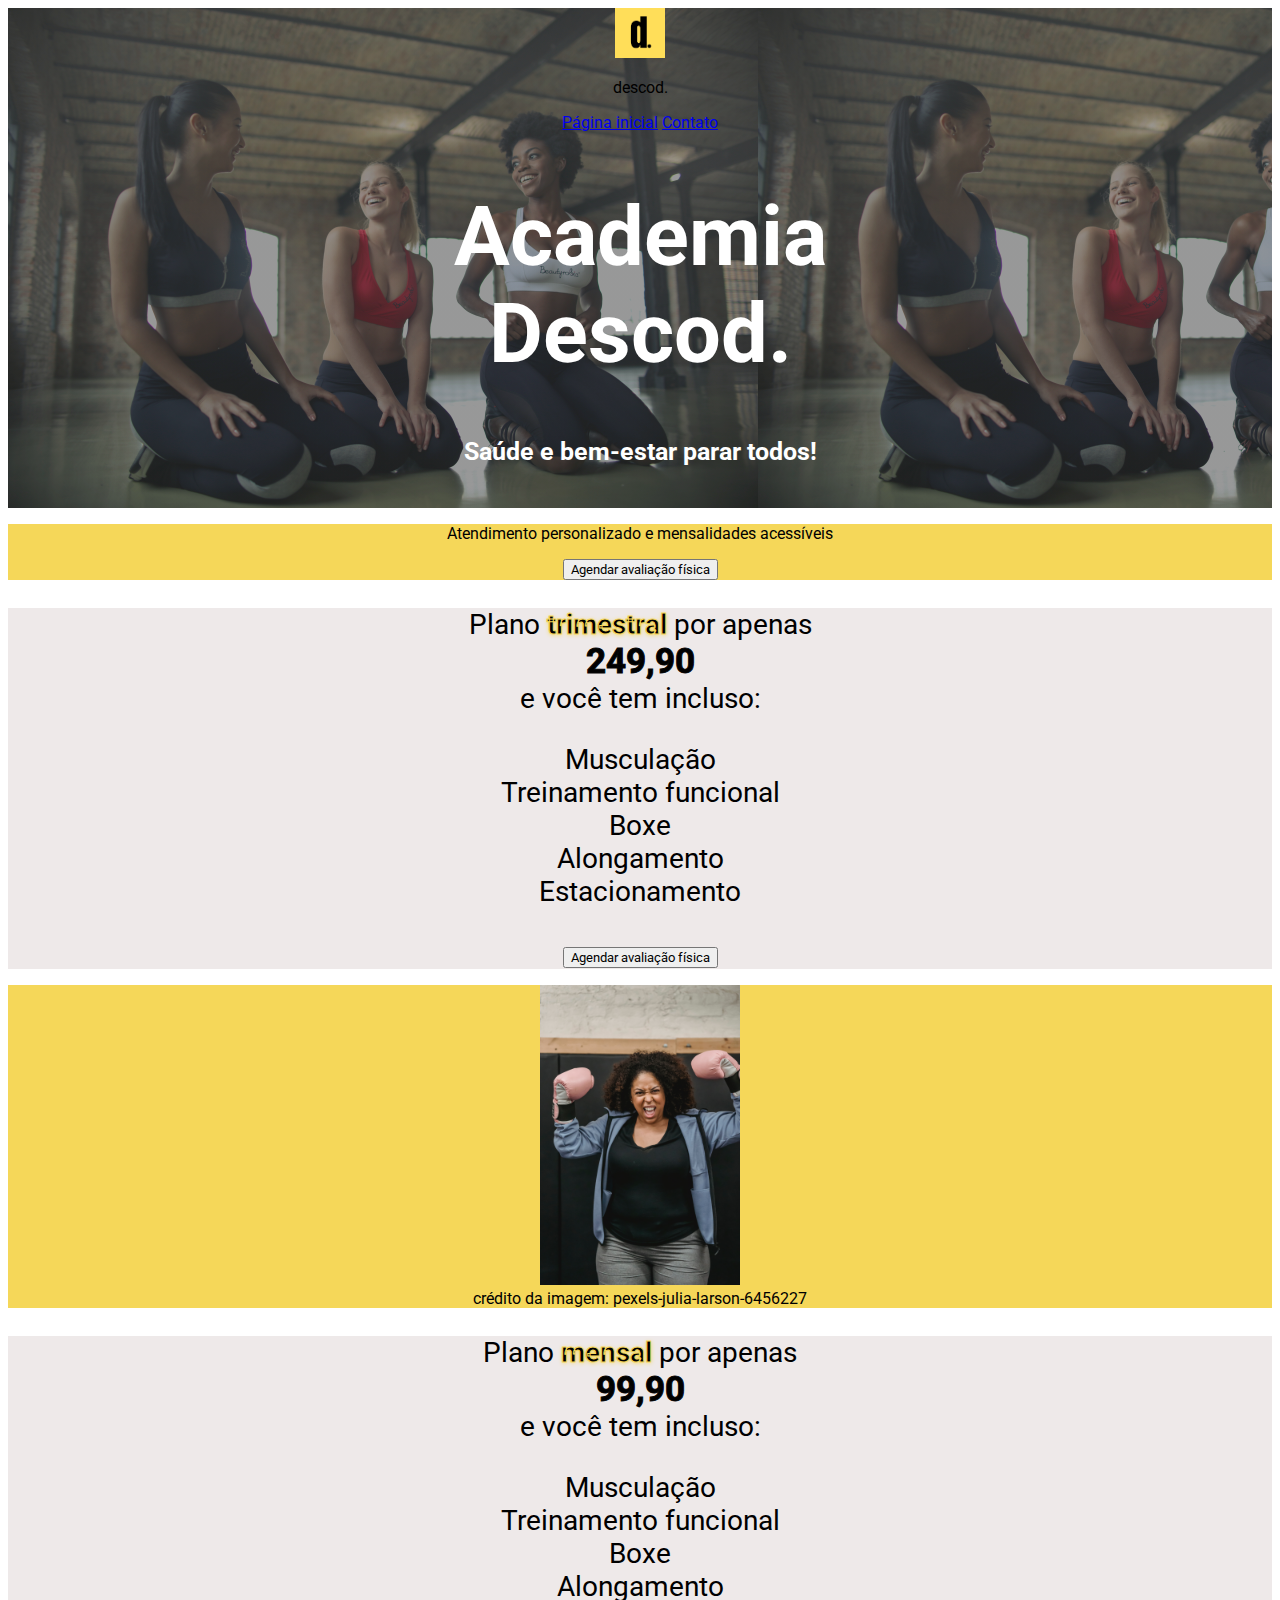
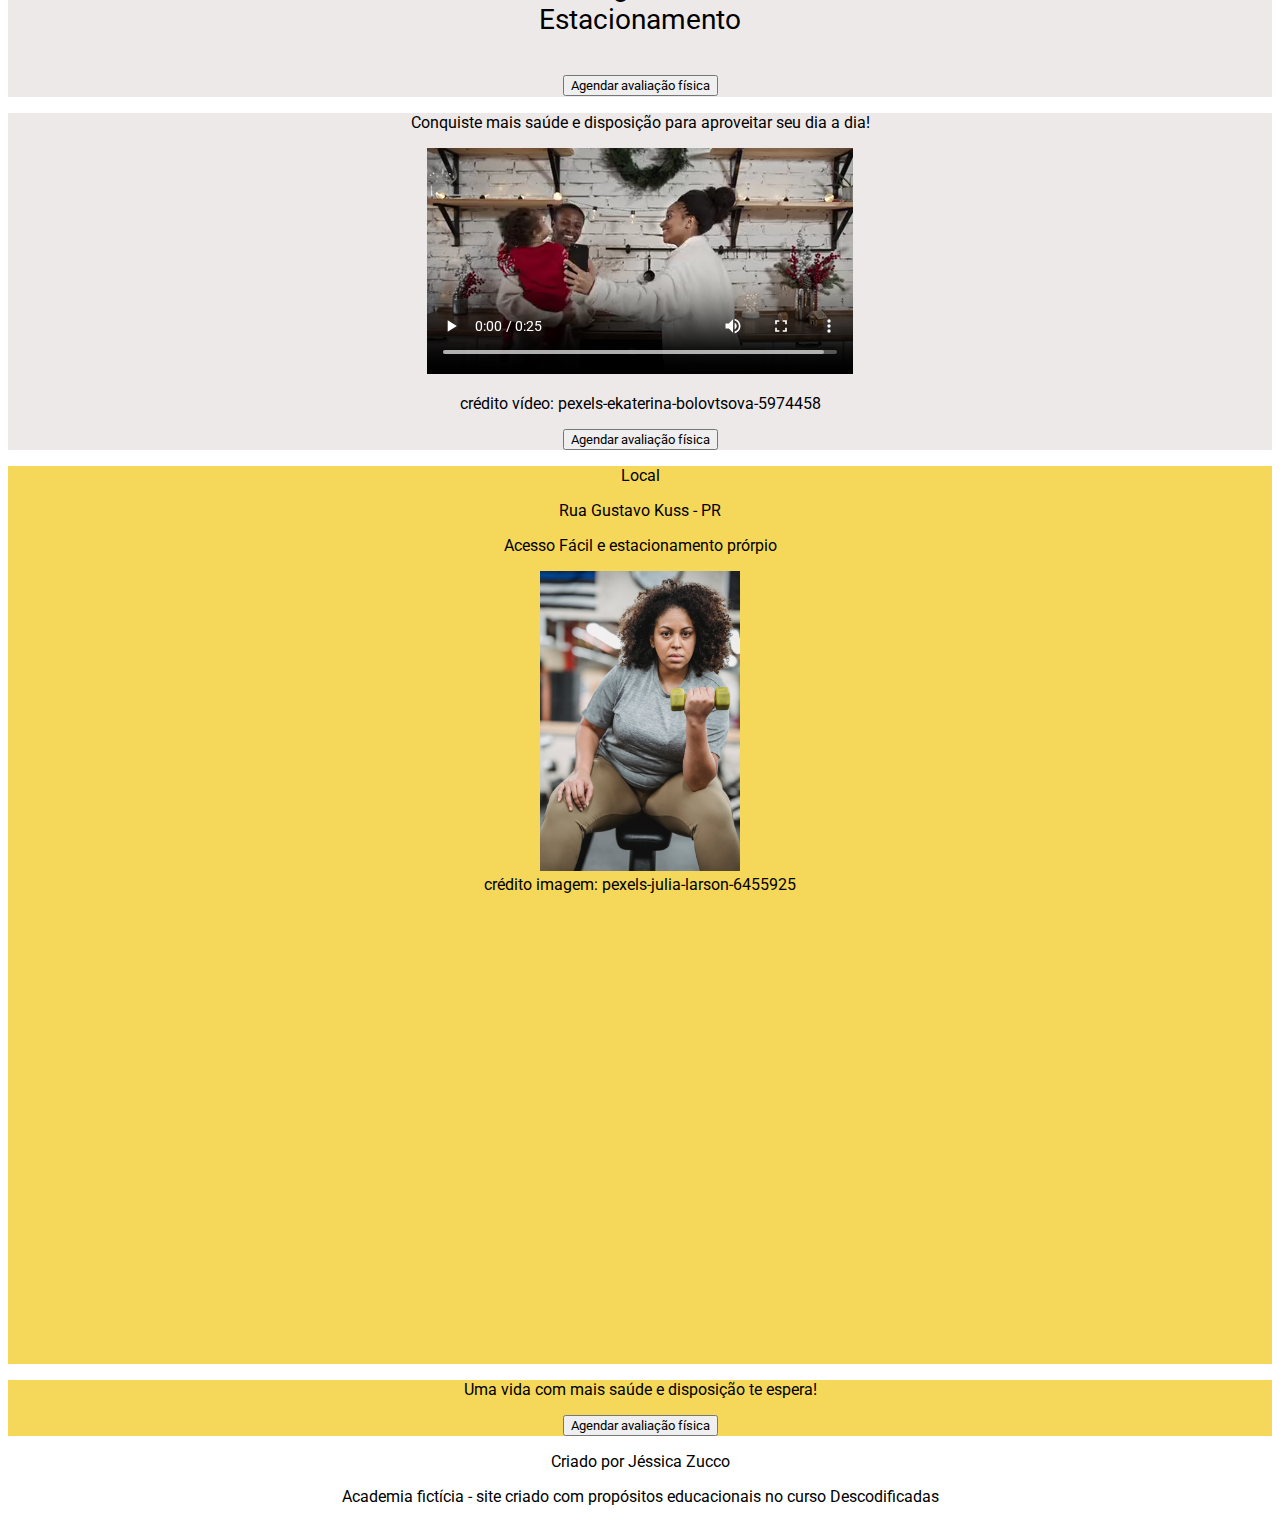
==== index.html @ 3192234a "adicionando os arquivos" ====
<!DOCTYPE html>
<html lang="pt-br">
<head>
    <meta charset="UTF-8">
    <meta name="viewport" content="width=device-width, initial-scale=1.0">
    <title>Descod.</title>
    <link rel="shortcut icon" href="./img/logo.ico" type="imagem/x-icon"/>
    <link rel="stylesheet" type="text/css" href="estilo.css">
</head>
<body>
    <header>
        
       <img alt="logo" src="./img/logo.png" height="50" width="50">
       <p class="logo">descod.</p>
       <nav>
            <a href="./index.html">Página inicial</a>
            <a href="./contato.html">Contato</a>  
       </nav>
       
       <div>
       <h1>Academia<br> Descod.</h1>
       <p class="slogan">Saúde e bem-estar parar todos!</p>
       </div>
    
    </header>
    <main>

        <div class="frase">
            <p>Atendimento personalizado e mensalidades acessíveis</p>
            <a href="./contato.html"><button>Agendar avaliação física</button></a>
        </div>

        <div class="planos">
            <p>
                Plano <span class="modalidade">trimestral</span> por apenas<br> 
                <span class="preco">249,90</span><br> 
                e você tem incluso:<br>
            </p>
            <p>
                Musculação<br>
                Treinamento funcional<br>
                Boxe<br>
                Alongamento<br>
                Estacionamento<br>
            </p>
            <a href="./contato.html"><button>Agendar avaliação física</button></a>
        </div>

        <div class="imagem_boxe">
            <figure>
                <img src="./img/pexels-julia-larson-6456227.jpg"
                width="200px"
                alt="mulher usando luvas de boxe com expressão determinada e feliz"/>
                <figcaption>crédito da imagem: pexels-julia-larson-6456227</figcaption>
            </figure>
        </div>

        <div class="planos">
            <p>
                Plano <span class="modalidade">mensal</span> por apenas<br> 
               <span class="preco">99,90</span><br> 
                e você tem incluso:<br>
            </p>
            <p>
                Musculação<br>
                Treinamento funcional<br>
                Boxe<br>
                Alongamento<br>
                Estacionamento<br>
            </p>
            <a href="./contato.html"><button>Agendar avaliação física</button></a>
        </div>

        <div class="video">
                <p>Conquiste mais saúde e disposição para aproveitar seu dia a dia!</p>
                <video controls autoplay>
                <source src="./img/pexels-ekaterina-bolovtsova-5974458.mp4" type="video/mp4">
                </video>
                <p>crédito vídeo: pexels-ekaterina-bolovtsova-5974458</p>
                <a href="./contato.html"><button>Agendar avaliação física</button></a>
        </div>
       
        <div class="maps">
            <p>Local</p>
            <p>Rua Gustavo Kuss - PR</p>
            <p>Acesso Fácil e estacionamento prórpio</p>
            <figure>
            <img alt="Mulher treinando com halter" 
            src="./img/pexels-julia-larson-6455925.jpg"
            width="200px"/>
            <figcaption>crédito imagem: pexels-julia-larson-6455925</figcaption>
            </figure>
            <iframe src="https://www.google.com/maps/embed?pb=!1m18!1m12!1m3!1d14370.843503190785!2d-49.729534643413416!3d-25.780111737442173!2m3!1f0!2f0!3f0!3m2!1i1024!2i768!4f13.1!3m3!1m2!1s0x94dd756c528f21f9%3A0xd5f4aea6d36f55d5!2sR.%20Gustavo%20Kuss%20-%20Lapa%2C%20PR%2C%2083750-000%2C%20Brasil!5e0!3m2!1spt-BR!2sde!4v1694693295977!5m2!1spt-BR!2sde"
            width="600" height="450" style="border:0;" allowfullscreen="" 
            loading="lazy" referrerpolicy="no-referrer-when-downgrade">
            </iframe>

        </div>

        <div class="frase">
            <p>Uma vida com mais saúde e disposição te espera!</p>
            <a href="./contato.html"><button>Agendar avaliação física</button></a>
        </div>
        
    </main>
    <footer>
        <p>Criado por Jéssica Zucco</p>
        <p>Academia fictícia - 
        site criado com propósitos educacionais no curso Descodificadas</p>
    </footer>
</body>
</html>
---- estilo.css ----
@import url('https://fonts.googleapis.com/css2?family=Roboto:wght@300&display=swap');
*{
    font-family: 'Roboto', sans-serif;
    text-align: center;
}
header {
   
    height: 500px;
    background: 
    linear-gradient(rgba(50, 50, 50, 0.5), rgba(50, 50, 50, 0.5)),
    url("img/pexels-andrea-piacquadio-866023.jpg");
    background-size:contain;
}

header h1{
    
    text-align: center;
    font-size: 83px;
   
    color: white;
	/*-webkit-text-stroke: 1px #F8F8F8;
	text-shadow: 0px 1px 4px#F8F8F8;*/
}
.slogan{
    
    color:white;
    font-size: 25px;
    font-weight: bold;
   
   
}
.frase{
    background-color: #f5d759;
}
.planos{
    background-color: #EEE9E9;
    font-size: 28px;
}
.preco{
    font-size: 35px;
    font-weight: bold;
    -webkit-text-stroke: 1px #070606;
}
.modalidade{
    font-weight: bold;
    -webkit-text-stroke: 1px  #f5d759;
    text-shadow: 0px 1px 4px #f5d759;
}
.imagem_boxe{
    background-color: #f5d759;
}
.video{
    background-color: #EEE9E9;
}
.maps{
    background-color: #f5d759;
}
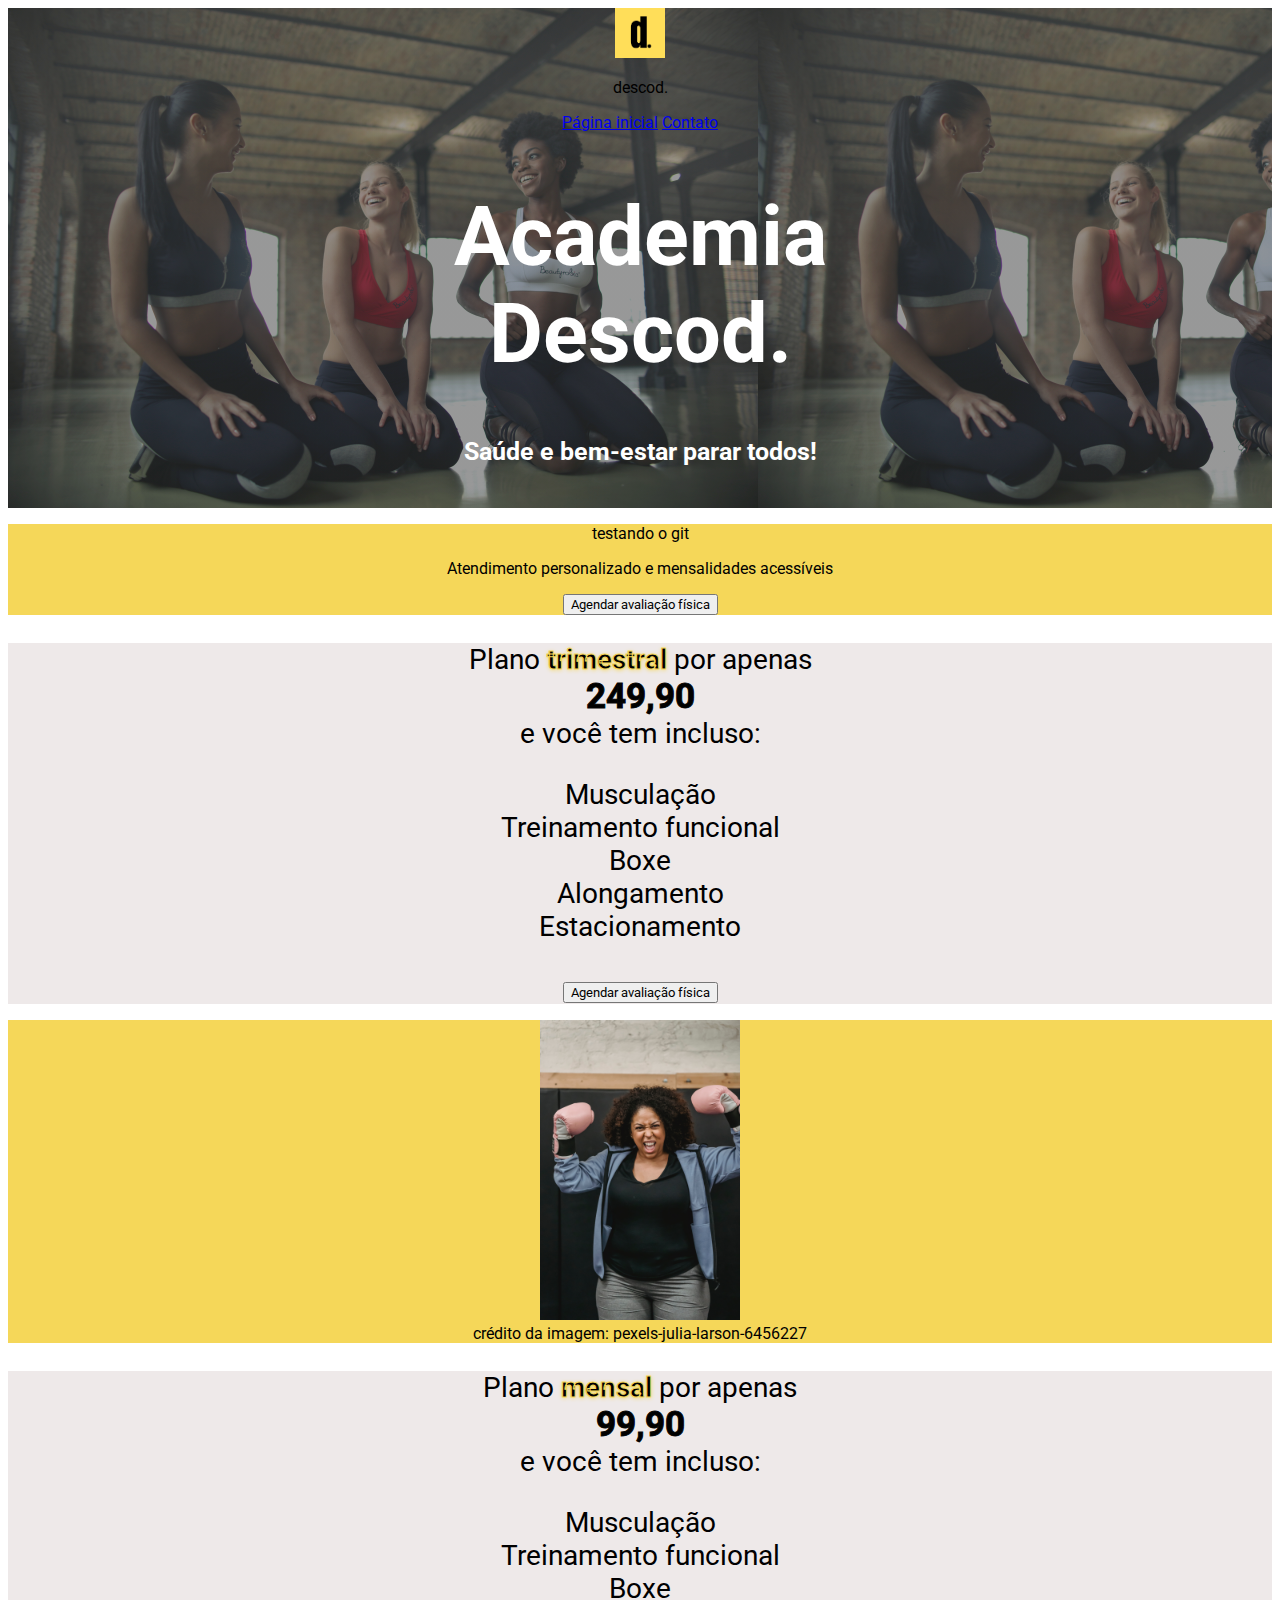
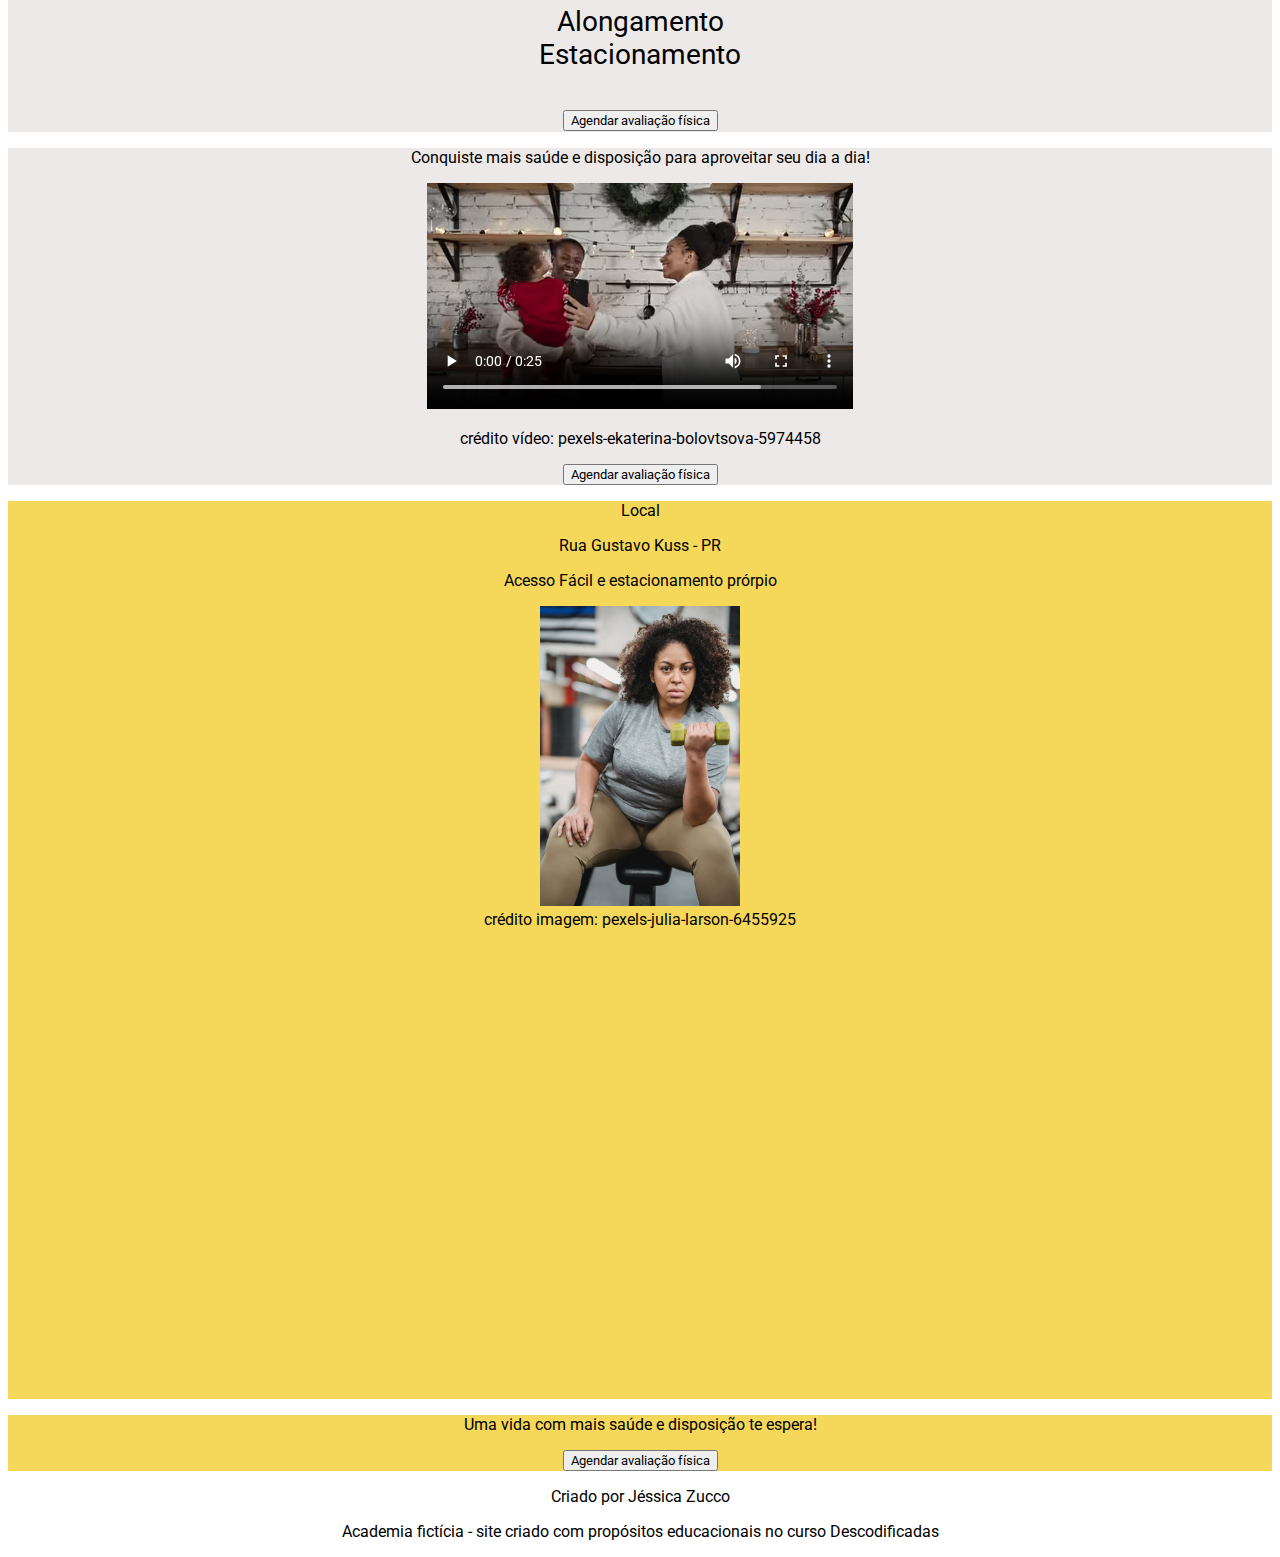
==== commit 2ddd71b0: "testando o git" ====
--- a/index.html
+++ b/index.html
@@ -26,6 +26,7 @@
     <main>
 
         <div class="frase">
+            <p>testando o git</p>
             <p>Atendimento personalizado e mensalidades acessíveis</p>
             <a href="./contato.html"><button>Agendar avaliação física</button></a>
         </div>
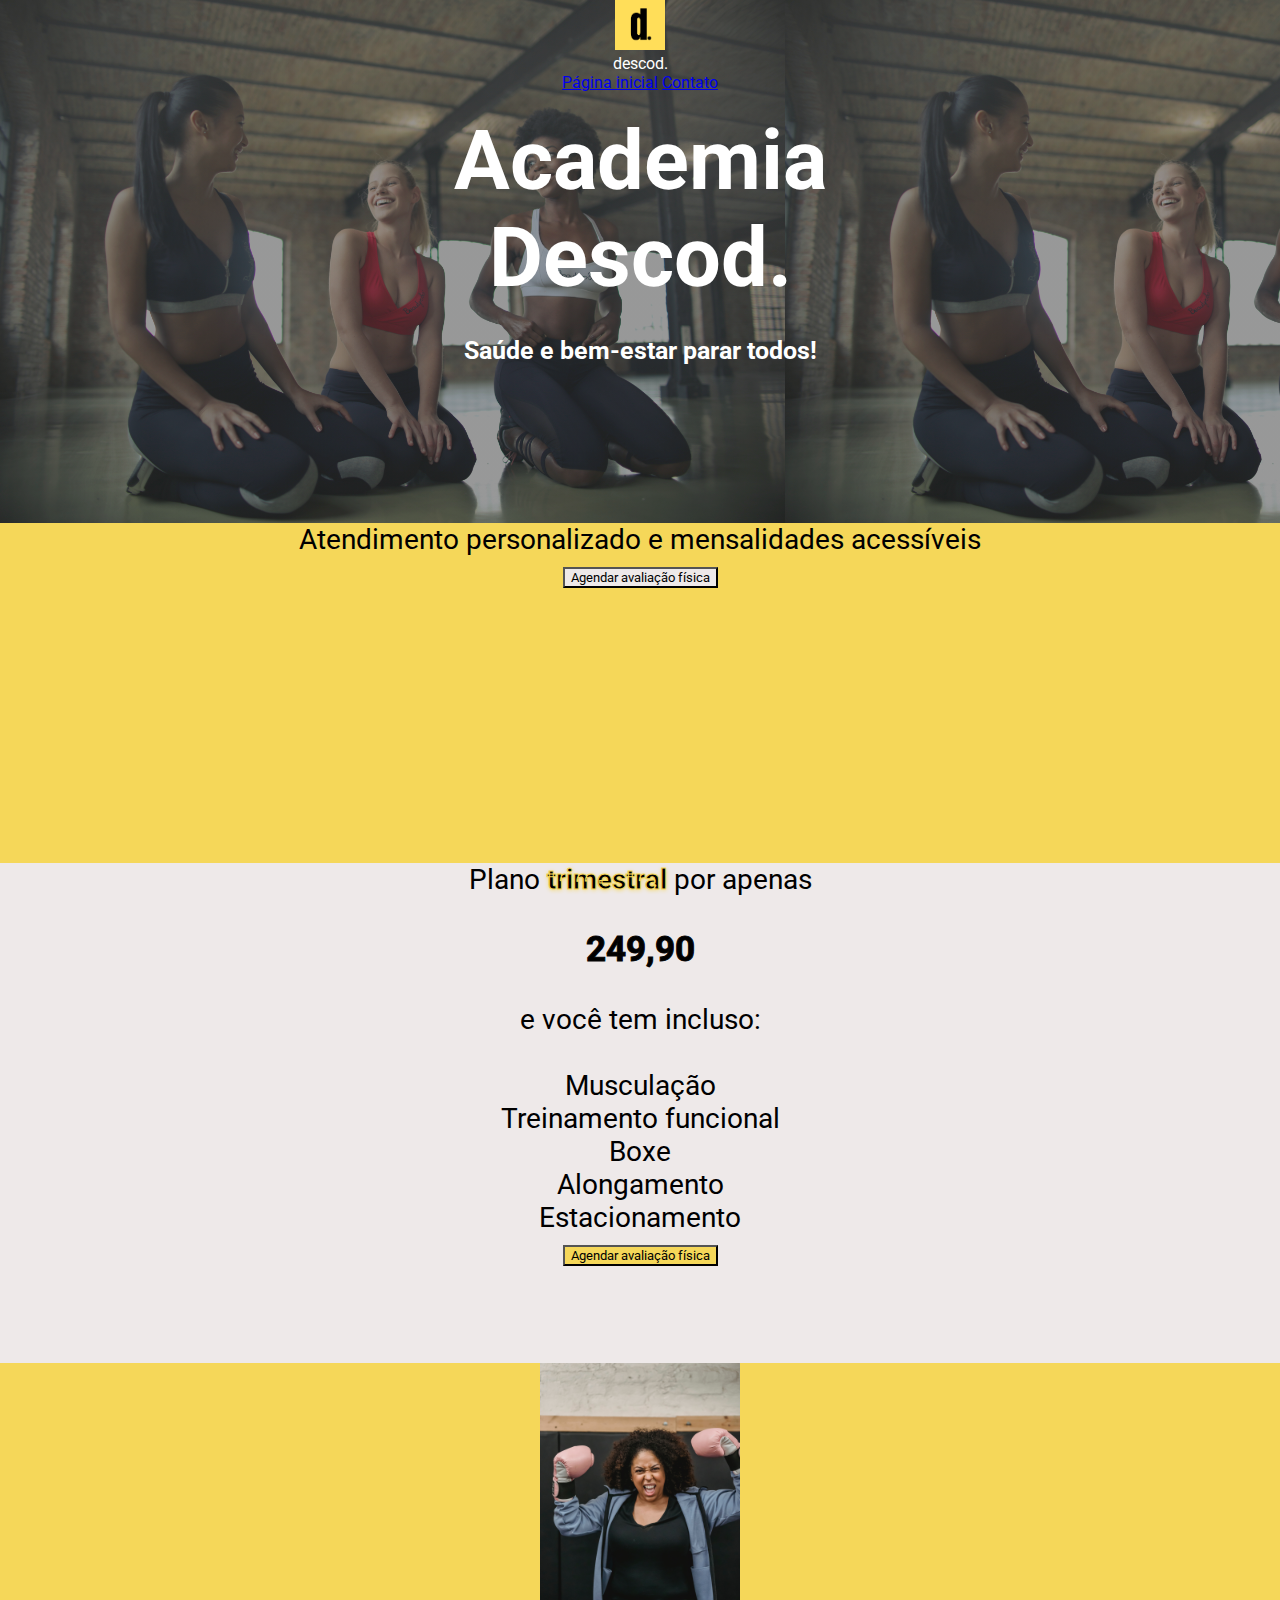
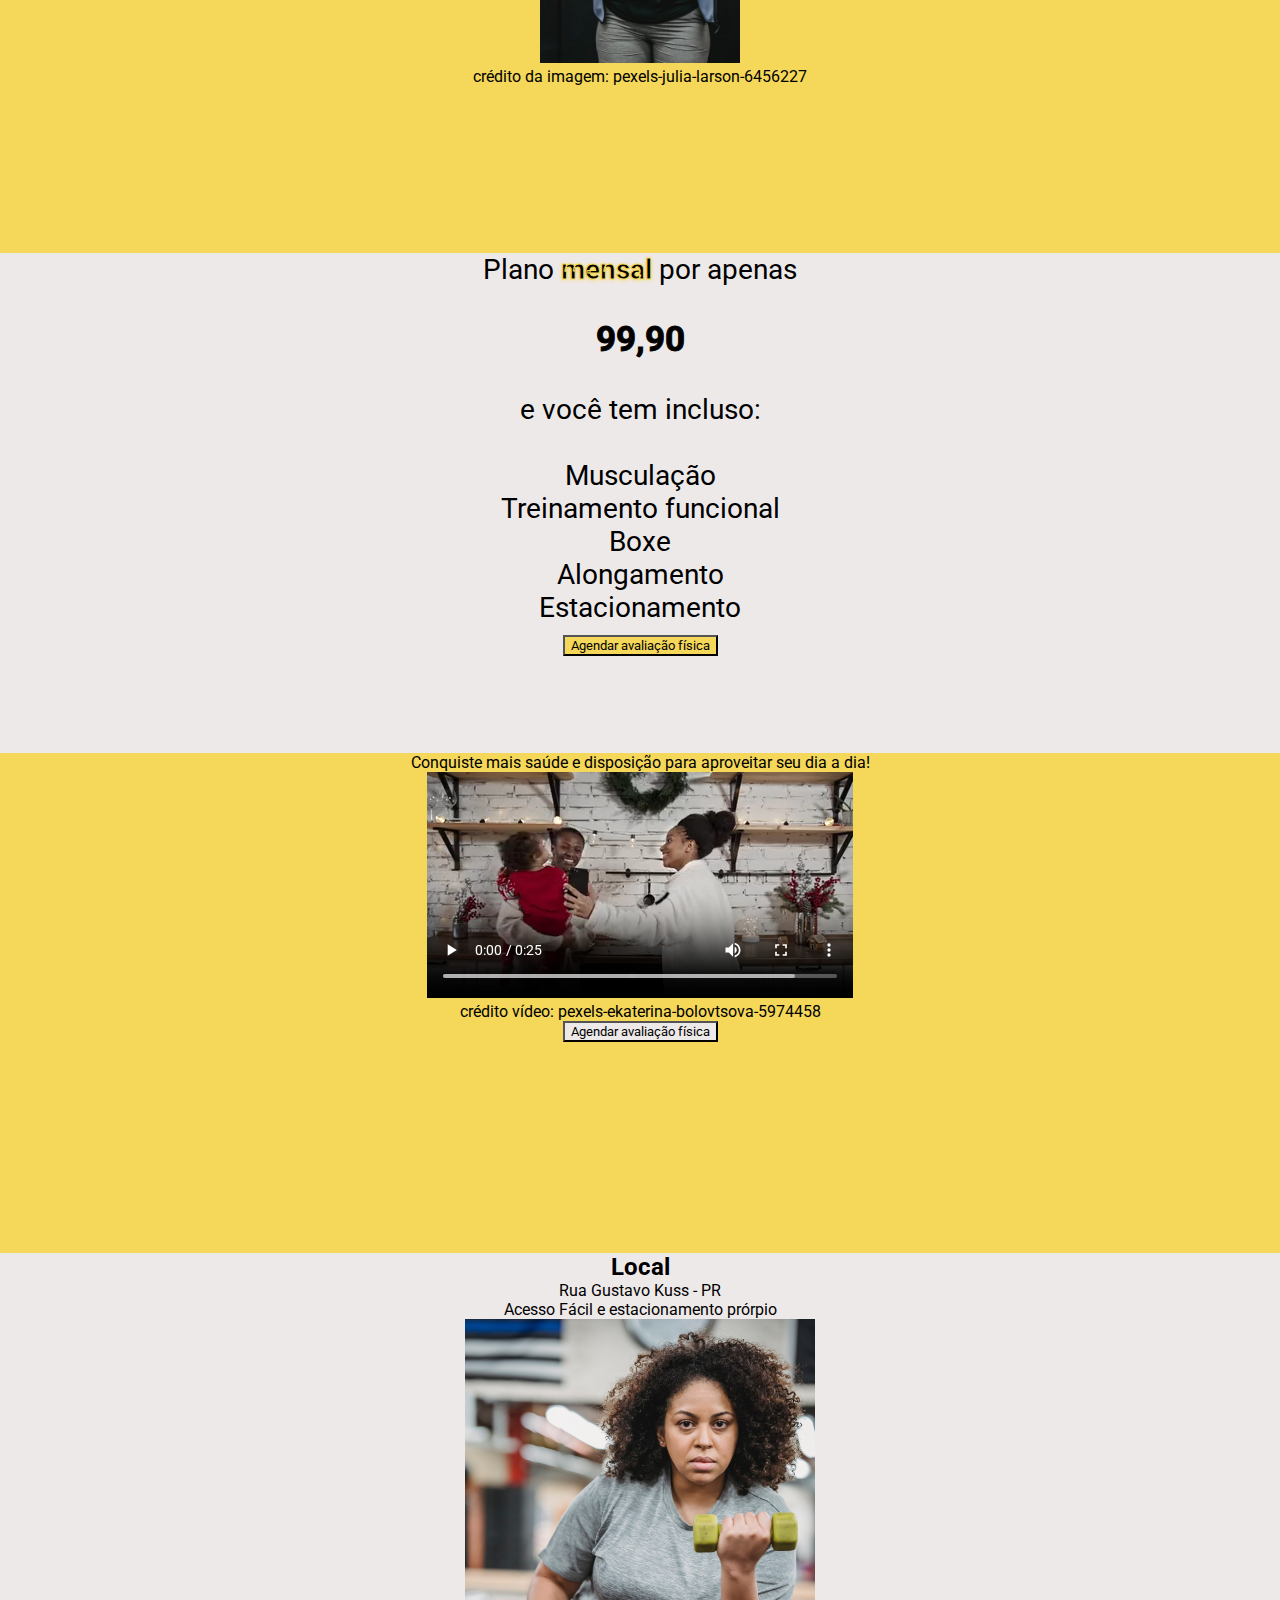
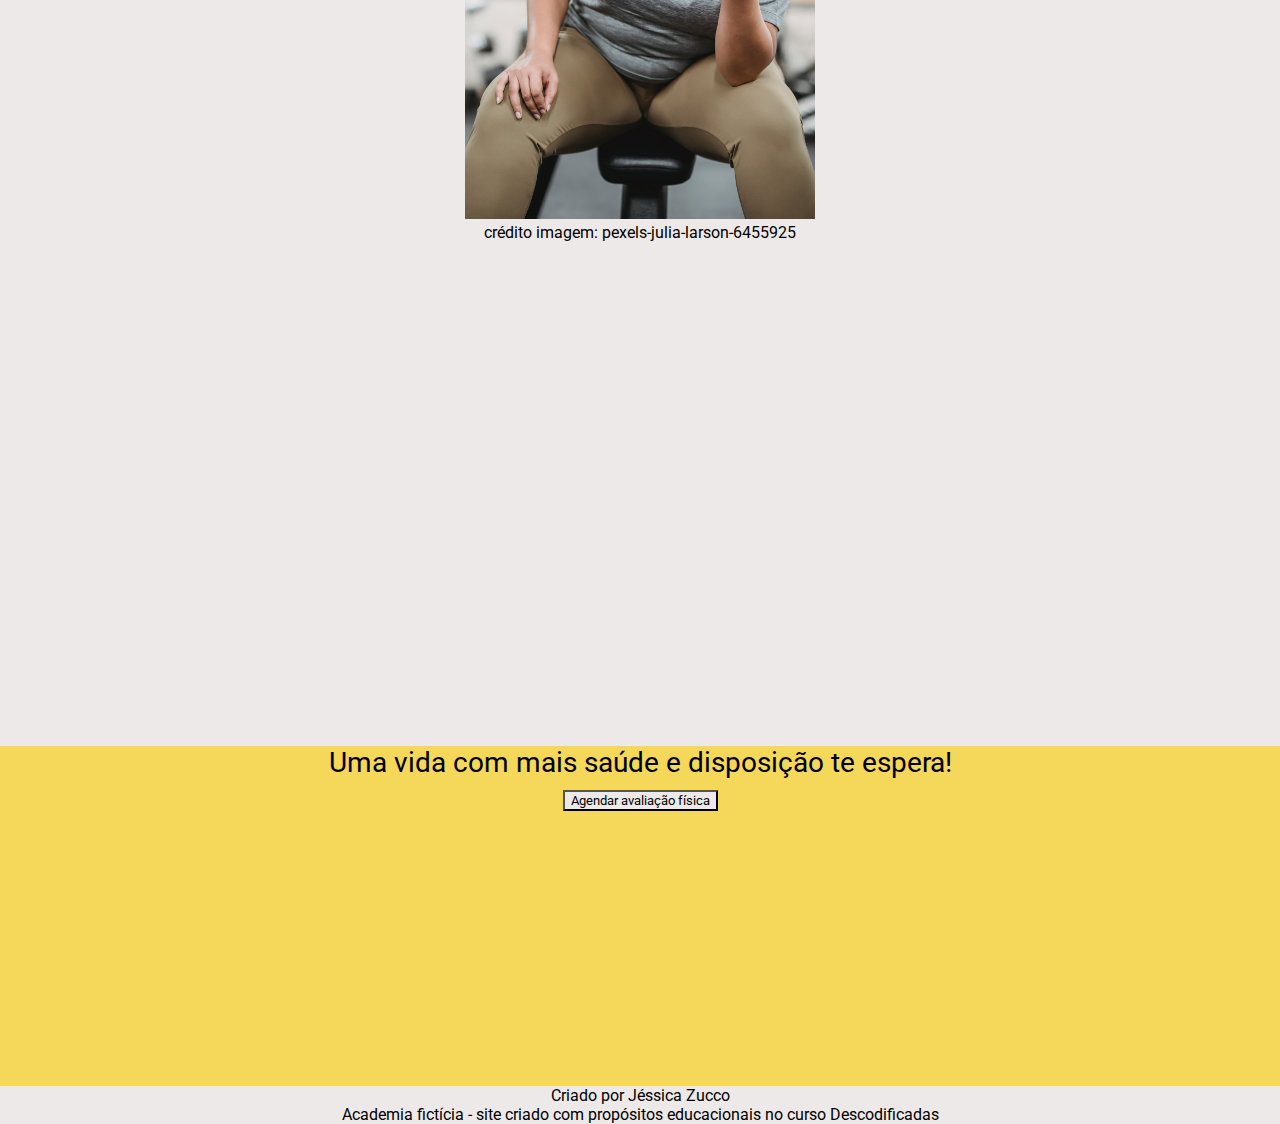
==== commit 5ce5ce01: "fix margens e tamanho das divs" ====
--- a/index.html
+++ b/index.html
@@ -25,18 +25,17 @@
     </header>
     <main>
 
-        <div class="frase">
-            <p>testando o git</p>
+        <div class="frase amarelo">
             <p>Atendimento personalizado e mensalidades acessíveis</p>
-            <a href="./contato.html"><button>Agendar avaliação física</button></a>
+            <a href="./contato.html"><button class="cinza">Agendar avaliação física</button></a>
         </div>
 
-        <div class="planos">
+        <div class="planos cinza">
             <p>
-                Plano <span class="modalidade">trimestral</span> por apenas<br> 
-                <span class="preco">249,90</span><br> 
+                Plano <span class="modalidade">trimestral</span> por apenas<br><br>
+                <span class="preco">249,90</span><br><br>
                 e você tem incluso:<br>
-            </p>
+            </p><br>
             <p>
                 Musculação<br>
                 Treinamento funcional<br>
@@ -44,10 +43,10 @@
                 Alongamento<br>
                 Estacionamento<br>
             </p>
-            <a href="./contato.html"><button>Agendar avaliação física</button></a>
+            <a href="./contato.html"><button class="amarelo">Agendar avaliação física</button></a>
         </div>
 
-        <div class="imagem_boxe">
+        <div class="imagem_boxe amarelo">
             <figure>
                 <img src="./img/pexels-julia-larson-6456227.jpg"
                 width="200px"
@@ -56,12 +55,12 @@
             </figure>
         </div>
 
-        <div class="planos">
+        <div class="planos cinza">
             <p>
-                Plano <span class="modalidade">mensal</span> por apenas<br> 
-               <span class="preco">99,90</span><br> 
+                Plano <span class="modalidade">mensal</span> por apenas<br><br> 
+               <span class="preco">99,90</span><br><br>
                 e você tem incluso:<br>
-            </p>
+            </p><br>
             <p>
                 Musculação<br>
                 Treinamento funcional<br>
@@ -69,45 +68,45 @@
                 Alongamento<br>
                 Estacionamento<br>
             </p>
-            <a href="./contato.html"><button>Agendar avaliação física</button></a>
+            <a href="./contato.html"><button class="amarelo">Agendar avaliação física</button></a>
         </div>
 
-        <div class="video">
+        <div class="video amarelo">
                 <p>Conquiste mais saúde e disposição para aproveitar seu dia a dia!</p>
                 <video controls autoplay>
                 <source src="./img/pexels-ekaterina-bolovtsova-5974458.mp4" type="video/mp4">
                 </video>
                 <p>crédito vídeo: pexels-ekaterina-bolovtsova-5974458</p>
-                <a href="./contato.html"><button>Agendar avaliação física</button></a>
+                <a href="./contato.html"><button class="cinza">Agendar avaliação física</button></a>
         </div>
        
-        <div class="maps">
-            <p>Local</p>
+        <div class="cinza display_maps">
+            <h2>Local</h2>
             <p>Rua Gustavo Kuss - PR</p>
             <p>Acesso Fácil e estacionamento prórpio</p>
-            <figure>
-            <img alt="Mulher treinando com halter" 
+            <figure >
+            <img class="imagem_maps" alt="Mulher treinando com halter" 
             src="./img/pexels-julia-larson-6455925.jpg"
             width="200px"/>
             <figcaption>crédito imagem: pexels-julia-larson-6455925</figcaption>
             </figure>
-            <iframe src="https://www.google.com/maps/embed?pb=!1m18!1m12!1m3!1d14370.843503190785!2d-49.729534643413416!3d-25.780111737442173!2m3!1f0!2f0!3f0!3m2!1i1024!2i768!4f13.1!3m3!1m2!1s0x94dd756c528f21f9%3A0xd5f4aea6d36f55d5!2sR.%20Gustavo%20Kuss%20-%20Lapa%2C%20PR%2C%2083750-000%2C%20Brasil!5e0!3m2!1spt-BR!2sde!4v1694693295977!5m2!1spt-BR!2sde"
+            <iframe class="maps" src="https://www.google.com/maps/embed?pb=!1m18!1m12!1m3!1d14370.843503190785!2d-49.729534643413416!3d-25.780111737442173!2m3!1f0!2f0!3f0!3m2!1i1024!2i768!4f13.1!3m3!1m2!1s0x94dd756c528f21f9%3A0xd5f4aea6d36f55d5!2sR.%20Gustavo%20Kuss%20-%20Lapa%2C%20PR%2C%2083750-000%2C%20Brasil!5e0!3m2!1spt-BR!2sde!4v1694693295977!5m2!1spt-BR!2sde"
             width="600" height="450" style="border:0;" allowfullscreen="" 
             loading="lazy" referrerpolicy="no-referrer-when-downgrade">
             </iframe>
 
         </div>
 
-        <div class="frase">
+        <div class="frase amarelo">
             <p>Uma vida com mais saúde e disposição te espera!</p>
-            <a href="./contato.html"><button>Agendar avaliação física</button></a>
-        </div>
+            <a href="./contato.html"><button class="cinza">Agendar avaliação física</button></a>
+        </div> 
         
     </main>
-    <footer>
+    <footer class="cinza">
         <p>Criado por Jéssica Zucco</p>
         <p>Academia fictícia - 
         site criado com propósitos educacionais no curso Descodificadas</p>
     </footer>
 </body>
-</html>+</html>
--- a/estilo.css
+++ b/estilo.css
@@ -1,57 +1,81 @@
 @import url('https://fonts.googleapis.com/css2?family=Roboto:wght@300&display=swap');
 *{
+    margin: 0;
     font-family: 'Roboto', sans-serif;
     text-align: center;
+    
 }
+
 header {
-   
-    height: 500px;
+    height: 523px;
     background: 
     linear-gradient(rgba(50, 50, 50, 0.5), rgba(50, 50, 50, 0.5)),
     url("img/pexels-andrea-piacquadio-866023.jpg");
     background-size:contain;
+    color: white;
 }
 
 header h1{
-    
     text-align: center;
     font-size: 83px;
-   
-    color: white;
-	/*-webkit-text-stroke: 1px #F8F8F8;
-	text-shadow: 0px 1px 4px#F8F8F8;*/
+	padding-top: 20px;
 }
+
 .slogan{
-    
     color:white;
     font-size: 25px;
-    font-weight: bold;
-   
-   
+    font-weight: bold; 
+    padding-top: 30px; 
 }
-.frase{
+
+
+.amarelo{
     background-color: #f5d759;
 }
+.cinza{
+    background-color:#EEE9E9;
+}
+ 
+.frase{
+    font-size: 28px;
+    height: 340px;
+} 
+
 .planos{
-    background-color: #EEE9E9;
     font-size: 28px;
+    height: 500px;
 }
 .preco{
     font-size: 35px;
     font-weight: bold;
     -webkit-text-stroke: 1px #070606;
 }
+
 .modalidade{
     font-weight: bold;
     -webkit-text-stroke: 1px  #f5d759;
     text-shadow: 0px 1px 4px #f5d759;
 }
-.imagem_boxe{
-    background-color: #f5d759;
+
+ .imagem_boxe{
+    height: 490px;
 }
+
 .video{
-    background-color: #EEE9E9;
+    height: 500px;
 }
+
+/* .display_maps{
+    display: inline-block;
+} */
+
+.imagem_maps{
+  
+   width:350px;
+   height: 500px;
+} 
+
 .maps{
-    background-color: #f5d759;
+    width: 500px;
+    height: 500px;
 }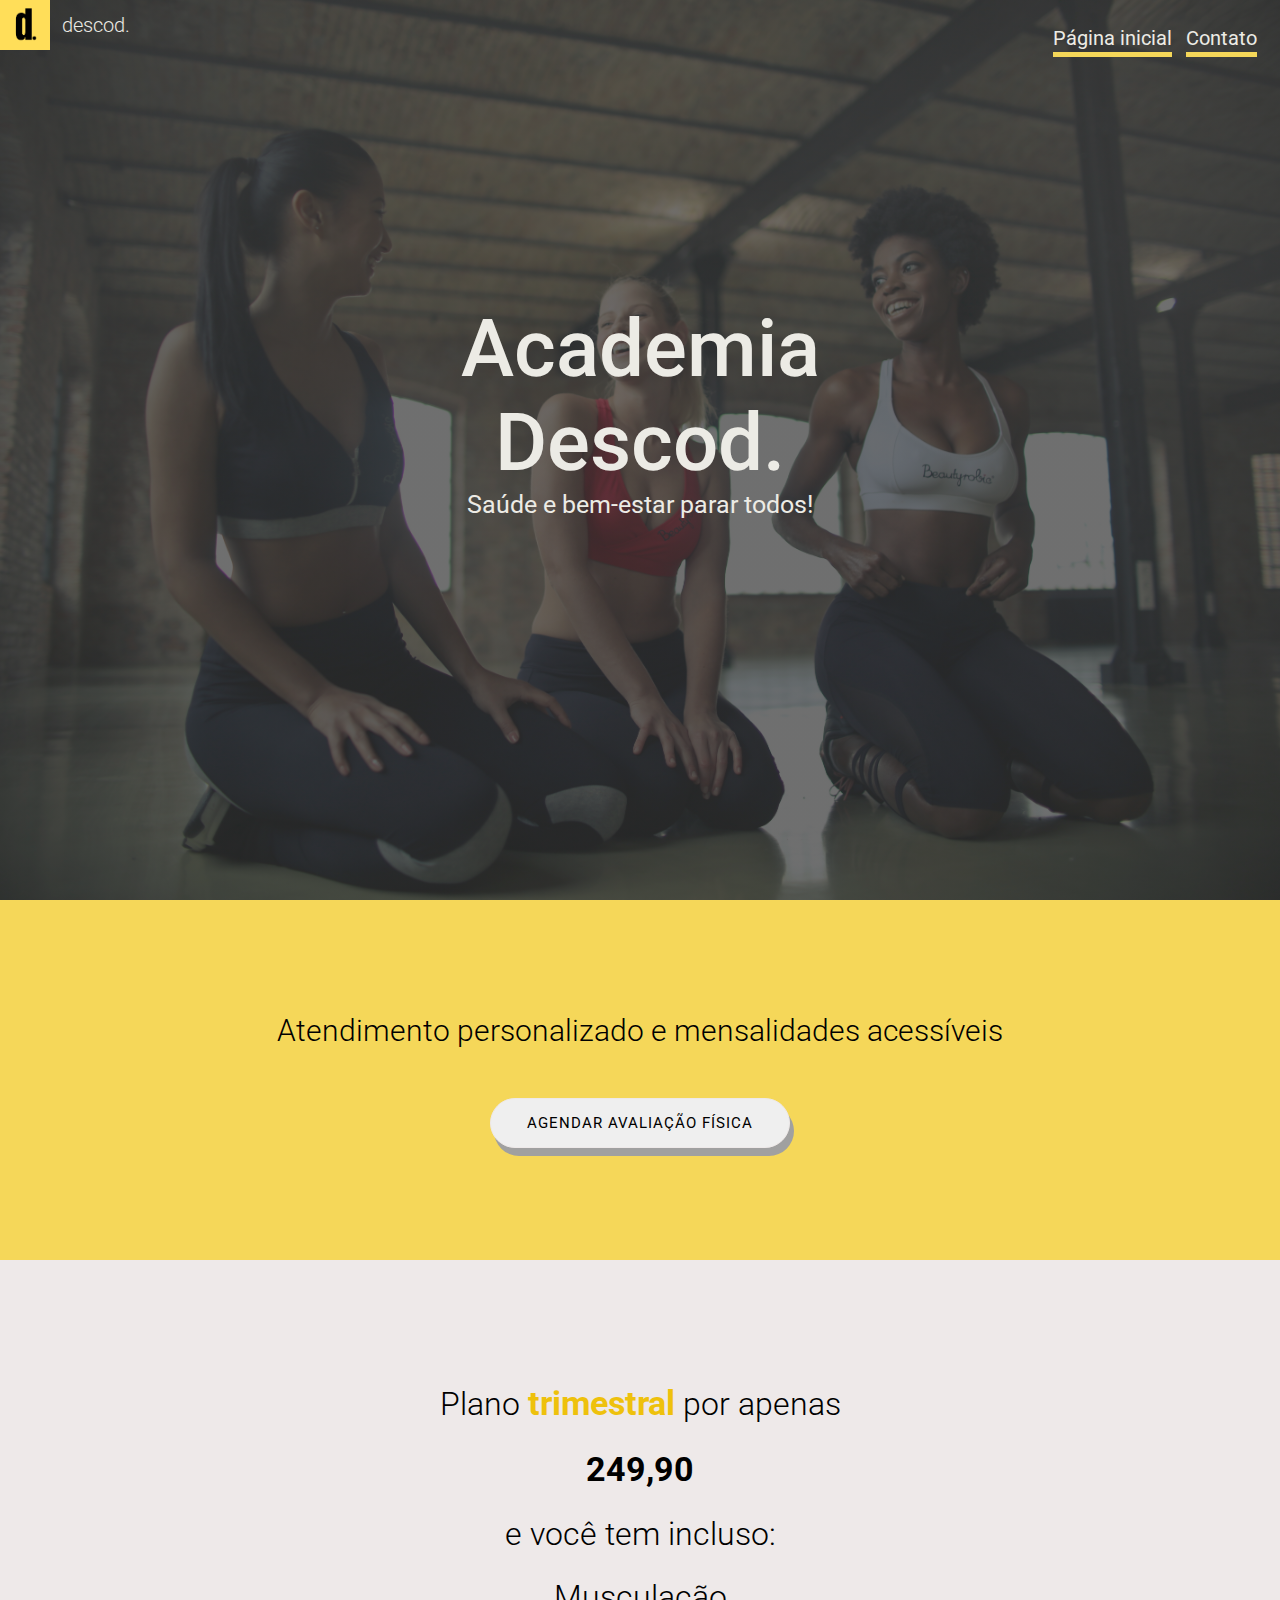
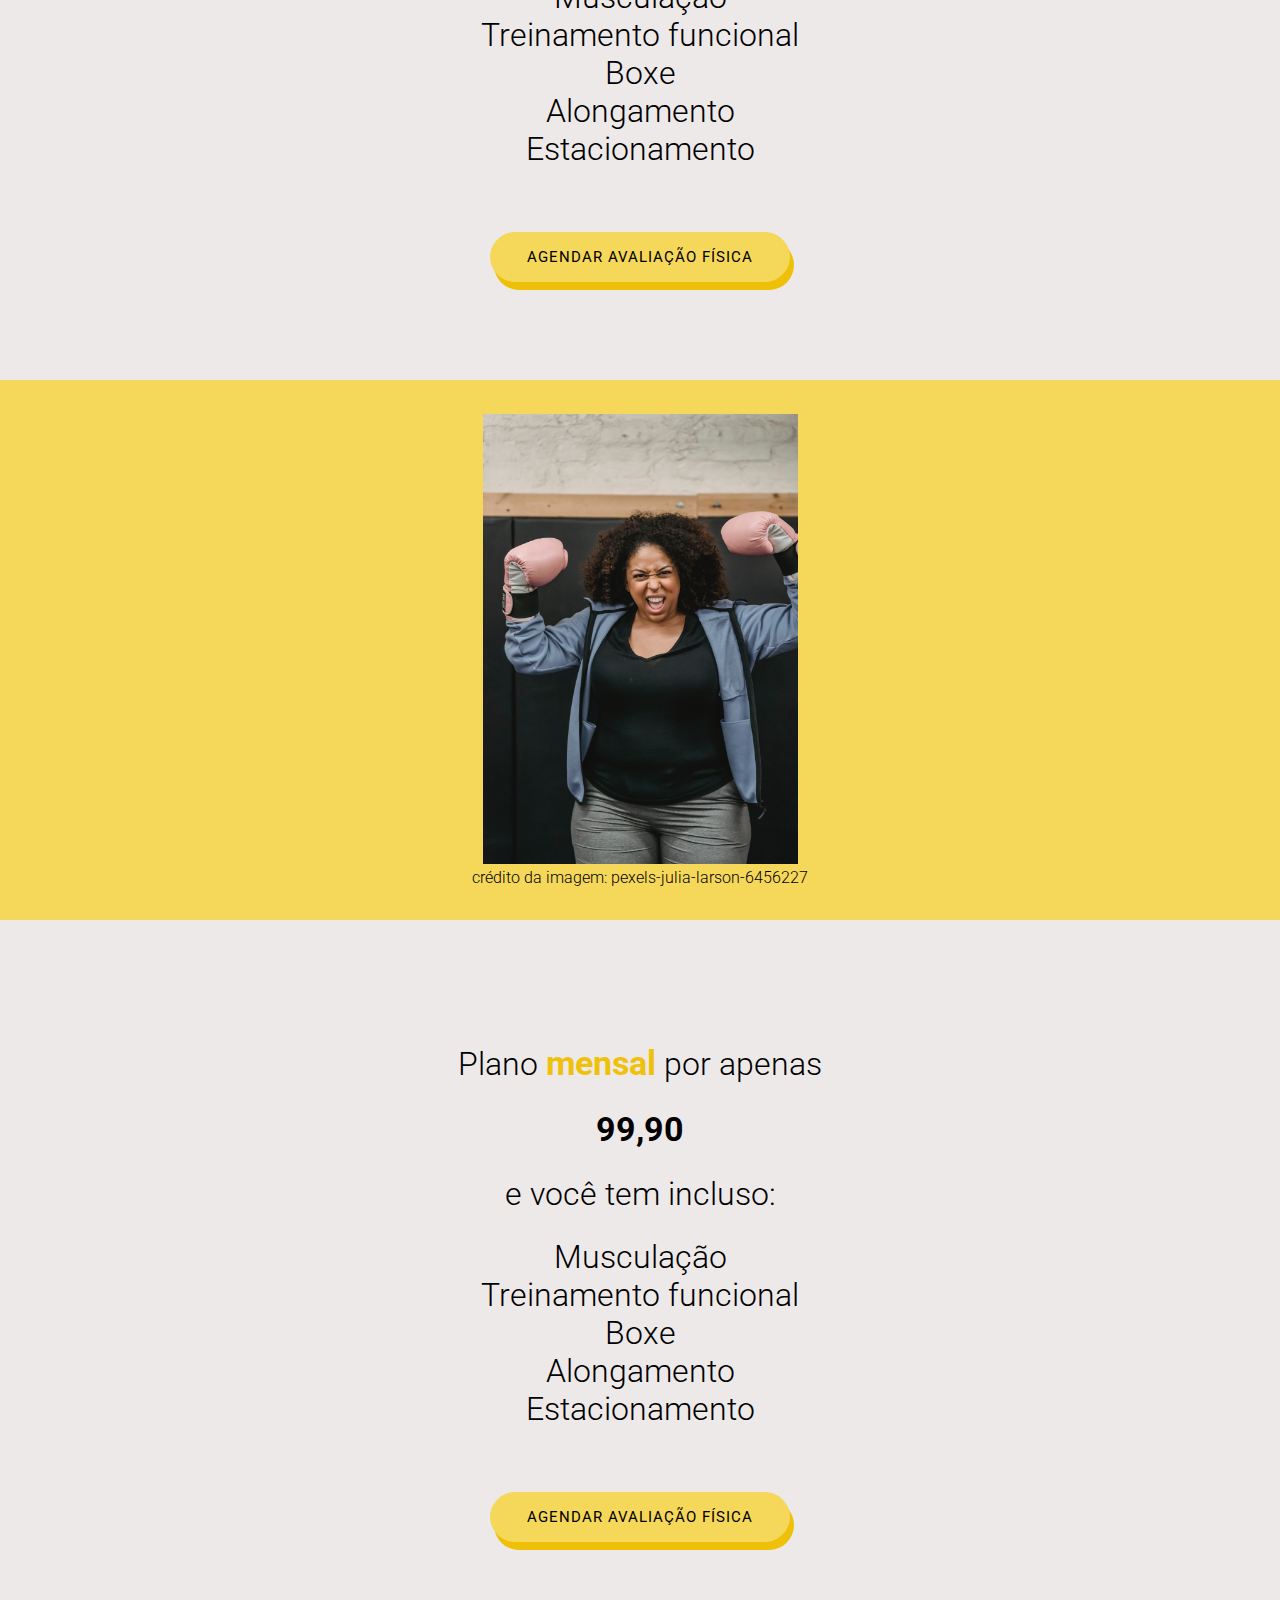
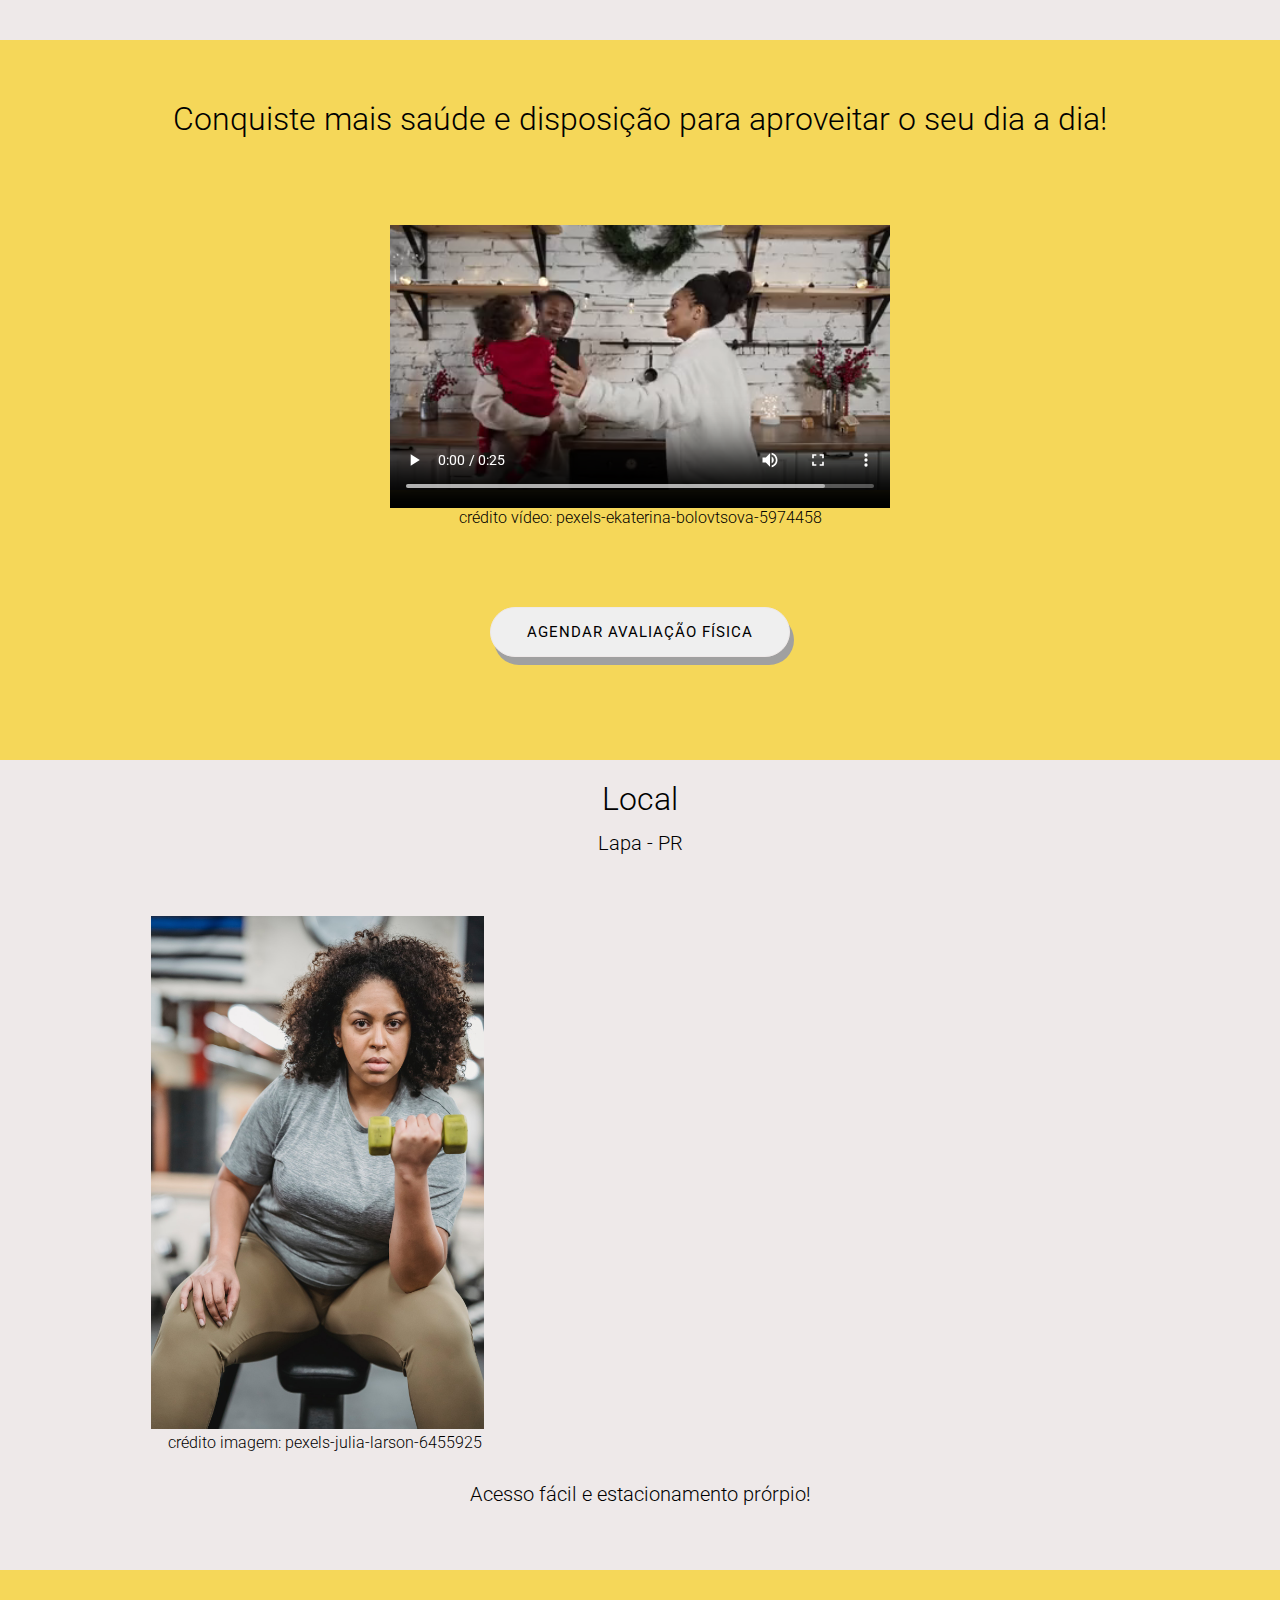
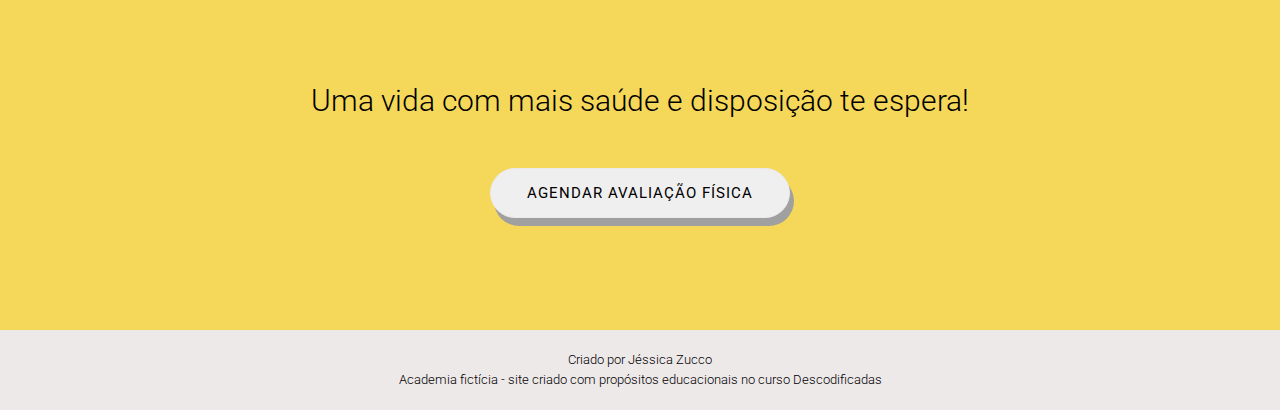
==== commit 8e432dc7: "separando os repositórios e adicinando as modificações finais do site" ====
--- a/index.html
+++ b/index.html
@@ -4,38 +4,35 @@
     <meta charset="UTF-8">
     <meta name="viewport" content="width=device-width, initial-scale=1.0">
     <title>Descod.</title>
-    <link rel="shortcut icon" href="./img/logo.ico" type="imagem/x-icon"/>
-    <link rel="stylesheet" type="text/css" href="estilo.css">
+    <link rel="shortcut icon" href="assets/img/logo.ico" type="imagem/x-icon"/>
+    <link rel="stylesheet" type="text/css" href="assets/css/estilo.css">
 </head>
 <body>
     <header>
-        
-       <img alt="logo" src="./img/logo.png" height="50" width="50">
-       <p class="logo">descod.</p>
-       <nav>
-            <a href="./index.html">Página inicial</a>
-            <a href="./contato.html">Contato</a>  
-       </nav>
-       
-       <div>
-       <h1>Academia<br> Descod.</h1>
-       <p class="slogan">Saúde e bem-estar parar todos!</p>
-       </div>
-    
+       <div class="logo">
+            <img alt="logo" src="assets/img/logo.png" height="50" width="50">
+            <p class="logo">descod.</p>
+        </div>    
+        <div class="menu">
+            <nav>
+                    <a href="./index.html">Página inicial</a>
+                    <a href="./contato.html">Contato</a>  
+            </nav>
+        </div> 
+        <div class="content">
+            <h1 class="textCenter">Academia<br> Descod.</h1>
+            <p class="slogan">Saúde e bem-estar parar todos!</p>
+       </div>  
     </header>
     <main>
-
-        <div class="frase amarelo">
+        <div class="frase amarelo textCenter">
             <p>Atendimento personalizado e mensalidades acessíveis</p>
-            <a href="./contato.html"><button class="cinza">Agendar avaliação física</button></a>
+            <a href="./contato.html"><button>Agendar avaliação física</button></a>
         </div>
-
-        <div class="planos cinza">
-            <p>
-                Plano <span class="modalidade">trimestral</span> por apenas<br><br>
-                <span class="preco">249,90</span><br><br>
-                e você tem incluso:<br>
-            </p><br>
+        <div class="planos cinza textCenter">
+            <p>Plano <span class="modalidade">trimestral</span> por apenas</p>
+            <p><span>249,90</span></p>
+            <p>e você tem incluso:</p>
             <p>
                 Musculação<br>
                 Treinamento funcional<br>
@@ -43,24 +40,20 @@
                 Alongamento<br>
                 Estacionamento<br>
             </p>
-            <a href="./contato.html"><button class="amarelo">Agendar avaliação física</button></a>
+            <a href="./contato.html"><button class="gap-botao botao-amarelo">Agendar avaliação física</button></a>
         </div>
-
-        <div class="imagem_boxe amarelo">
+        <div class="imagem_boxe amarelo textCenter">
             <figure>
-                <img src="./img/pexels-julia-larson-6456227.jpg"
+                <img class="img" src="assets/img/pexels-julia-larson-6456227.jpg"
                 width="200px"
                 alt="mulher usando luvas de boxe com expressão determinada e feliz"/>
                 <figcaption>crédito da imagem: pexels-julia-larson-6456227</figcaption>
             </figure>
         </div>
-
-        <div class="planos cinza">
-            <p>
-                Plano <span class="modalidade">mensal</span> por apenas<br><br> 
-               <span class="preco">99,90</span><br><br>
-                e você tem incluso:<br>
-            </p><br>
+        <div class="planos cinza textCenter">
+            <p>Plano <span class="modalidade">mensal</span> por apenas</p>
+            <p><span>99,90</span></p>
+            <p>e você tem incluso:</p>
             <p>
                 Musculação<br>
                 Treinamento funcional<br>
@@ -68,42 +61,43 @@
                 Alongamento<br>
                 Estacionamento<br>
             </p>
-            <a href="./contato.html"><button class="amarelo">Agendar avaliação física</button></a>
+            <a href="./contato.html"><button class="gap-botao botao-amarelo">Agendar avaliação física</button></a>
         </div>
-
         <div class="video amarelo">
-                <p>Conquiste mais saúde e disposição para aproveitar seu dia a dia!</p>
-                <video controls autoplay>
-                <source src="./img/pexels-ekaterina-bolovtsova-5974458.mp4" type="video/mp4">
-                </video>
-                <p>crédito vídeo: pexels-ekaterina-bolovtsova-5974458</p>
-                <a href="./contato.html"><button class="cinza">Agendar avaliação física</button></a>
+            <h2>Conquiste mais saúde e disposição para aproveitar o seu dia a dia!</h2>
+            <video class="tam-video" controls autoplay>
+            <source src="assets/img/pexels-ekaterina-bolovtsova-5974458.mp4" type="video/mp4">
+            </video>
+            <p id="legenda">crédito vídeo: pexels-ekaterina-bolovtsova-5974458</p>
+            <a href="./contato.html"><button class="gap-botao">Agendar avaliação física</button></a>
         </div>
-       
-        <div class="cinza display_maps">
-            <h2>Local</h2>
-            <p>Rua Gustavo Kuss - PR</p>
-            <p>Acesso Fácil e estacionamento prórpio</p>
-            <figure >
-            <img class="imagem_maps" alt="Mulher treinando com halter" 
-            src="./img/pexels-julia-larson-6455925.jpg"
-            width="200px"/>
-            <figcaption>crédito imagem: pexels-julia-larson-6455925</figcaption>
-            </figure>
-            <iframe class="maps" src="https://www.google.com/maps/embed?pb=!1m18!1m12!1m3!1d14370.843503190785!2d-49.729534643413416!3d-25.780111737442173!2m3!1f0!2f0!3f0!3m2!1i1024!2i768!4f13.1!3m3!1m2!1s0x94dd756c528f21f9%3A0xd5f4aea6d36f55d5!2sR.%20Gustavo%20Kuss%20-%20Lapa%2C%20PR%2C%2083750-000%2C%20Brasil!5e0!3m2!1spt-BR!2sde!4v1694693295977!5m2!1spt-BR!2sde"
-            width="600" height="450" style="border:0;" allowfullscreen="" 
-            loading="lazy" referrerpolicy="no-referrer-when-downgrade">
-            </iframe>
-
+        <div class="cinza local">
+            <div class="linhaUm">
+                <h2>Local</h2>
+                <p>Lapa - PR</p>
+            </div>  
+            <div class="linhaDois">
+                <figure>
+                <img class="img" alt="Mulher treinando com halter"  
+                src="assets/img/pexels-julia-larson-6455925.jpg"
+                width="200px"/>
+                <figcaption>crédito imagem: pexels-julia-larson-6455925</figcaption>
+                </figure>
+                <iframe class="maps" src="https://www.google.com/maps/embed?pb=!1m18!1m12!1m3!1d3593.023675053348!2d-49.71900782368824!3d-25.769781546424213!2m3!1f0!2f0!3f0!3m2!1i1024!2i768!4f13.1!3m3!1m2!1s0x94dd758b2816eb1d%3A0x612c1e378c275379!2sCentro%20Hist%C3%B3rico%20da%20Lapa!5e0!3m2!1spt-BR!2sde!4v1700070570646!5m2!1spt-BR!2sde" 
+                width="400" height="300" style="border:0;" allowfullscreen="" 
+                loading="lazy" referrerpolicy="no-referrer-when-downgrade">
+                </iframe>
+            </div>
+            <div class="linhaTres">
+                <p>Acesso fácil e estacionamento prórpio!</p>
+            </div>
         </div>
-
-        <div class="frase amarelo">
+        <div class="frase amarelo textCenter">
             <p>Uma vida com mais saúde e disposição te espera!</p>
-            <a href="./contato.html"><button class="cinza">Agendar avaliação física</button></a>
+            <a href="./contato.html"><button>Agendar avaliação física</button></a>
         </div> 
-        
     </main>
-    <footer class="cinza">
+    <footer class="cinza textCenter">
         <p>Criado por Jéssica Zucco</p>
         <p>Academia fictícia - 
         site criado com propósitos educacionais no curso Descodificadas</p>
--- a/assets/css/estilo.css
+++ b/assets/css/estilo.css
@@ -0,0 +1,199 @@
+@import url('https://fonts.googleapis.com/css2?family=Roboto:wght@100;300;500;700&display=swap');
+*{
+    margin: 0;
+    font-family: 'Roboto', sans-serif;
+    padding: 0px;
+    box-sizing: border-box;
+}
+h2{
+    font-size: 32px;
+    font-weight: 300;
+}
+.textCenter{
+    text-align: center;
+}
+header {
+    height: 100vh;
+    background-color: #f5d759;
+    background-image: 
+    linear-gradient(rgba(50, 50, 50, 0.7), rgba(50, 50, 50, 0.7)),
+    url("/assets/img/pexels-andrea-piacquadio-866023.jpg");
+    background-size: cover;
+    background-position: center;
+    background-repeat: no-repeat;
+    color: rgb(236, 235, 229);
+}
+.logo{
+    width: auto;
+    float: left;
+    display: flex;
+    align-items: center;
+}
+.menu{
+    float: right;
+    padding: 2% 1% 0 0;
+    display: flex;
+    flex-direction: column;
+    flex-wrap: wrap;
+    column-gap: 20px;
+}
+.menu a{
+    font-size: 20px;
+    color: rgb(236, 235, 229);
+    text-decoration: none;
+    border-bottom: 5px solid #f5d759;
+    padding-bottom: 1%;
+    margin-right: 10px;
+}
+a:hover {
+    color: #f5d759;
+}
+.logo p{
+    padding-left: 10%;
+    font-weight: 300;
+    font-size: 20px;
+}
+.content{
+    width: 100%;
+    height: 80vh;
+    display: flex;
+    flex-direction: column;
+    align-items: center;
+    justify-content: center;
+}
+.content h1{
+    font-size: 80px;
+    font-weight: 500;
+    color: rgb(236, 235, 229);
+}
+.slogan{
+    font-size: 25px;
+    font-weight: 1300;
+    color: rgb(236, 235, 229);
+}
+.amarelo{
+    background-color: #f5d759;
+}
+.cinza{
+    background-color:#EEE9E9;
+}
+.frase{
+    display: flex;
+    flex-direction: column;
+    justify-content: center;
+    font-size: 30px;
+    font-weight: 300;
+    height: 40vh;
+    gap: 50px;
+} 
+button{
+    width: 300px;
+    height: 50px;
+    border-radius: 25px;
+    border: solid #EEE9E9 .5px;
+    font-size: 15px;
+    text-transform: uppercase;
+    color:black;
+    cursor: pointer;
+    letter-spacing: 1px;
+    box-shadow:  4px 8px #a0a0a0;
+}
+.botao-amarelo{
+    background-color: #f5d759;
+    box-shadow:  4px 8px #eec007;
+    border: solid #f5d759 .5px;
+}
+.gap-botao{
+    margin-top: 5%;
+}
+.planos{
+    height: 80vh;
+    display: flex;
+    font-size: 32px;
+    font-weight: 300;
+    flex-direction: column;
+    justify-content: center;
+}
+.planos p{
+    padding-top: 2%;
+}
+p span{
+    font-size: 34px;
+    font-weight: 700;
+}
+.modalidade{
+    font-weight:700;
+    color: #eec10c;
+} 
+ .imagem_boxe{
+    height: 60vh;
+    font-weight: 300;
+    display: flex;
+    flex-direction: column;
+    justify-content: center;
+}
+.imagem_boxe img{
+    height: 50vh;
+    width: 35vh;
+}
+.video{
+    height: 80vh;
+    font-weight: 300;
+    display: flex;
+    flex-direction: column;
+    align-items: center;
+    padding: 60px 0%;
+}
+.video video{
+    height: 300px;
+    width: 500px;
+    margin-top: 70px;
+}
+.video button{
+    margin-top: 80px;
+}
+.linhaUm{
+    grid-area: linhaUm;
+}
+.linhaDois{
+    grid-area: linhaDois;
+    display: flex;
+    align-items: center;
+    justify-content: center;
+}
+.linhaTres{
+    grid-area: linhaTres;
+}
+.local{
+    height: 90vh;
+    display: grid;
+    grid-template-areas:
+        "linhaUm"
+        "linhaDois"
+        "linhaTres";
+    text-align: center;  
+    padding: 20px 10px;
+    font-weight: 300;
+    overflow: auto;
+}
+.local p{
+    padding: 10px ;
+    font-size: 20px;
+    line-height: 1.5;
+}
+.local img{
+    height: 57vh;
+    width: 37vh;
+    margin-right: 15px;
+}
+.maps{
+    height: 60vh;
+    width: 70vh ;
+}
+footer{
+    padding: 20px;
+    line-height: 1.5;
+    font-weight: 300;
+    font-size: smaller;
+}
+
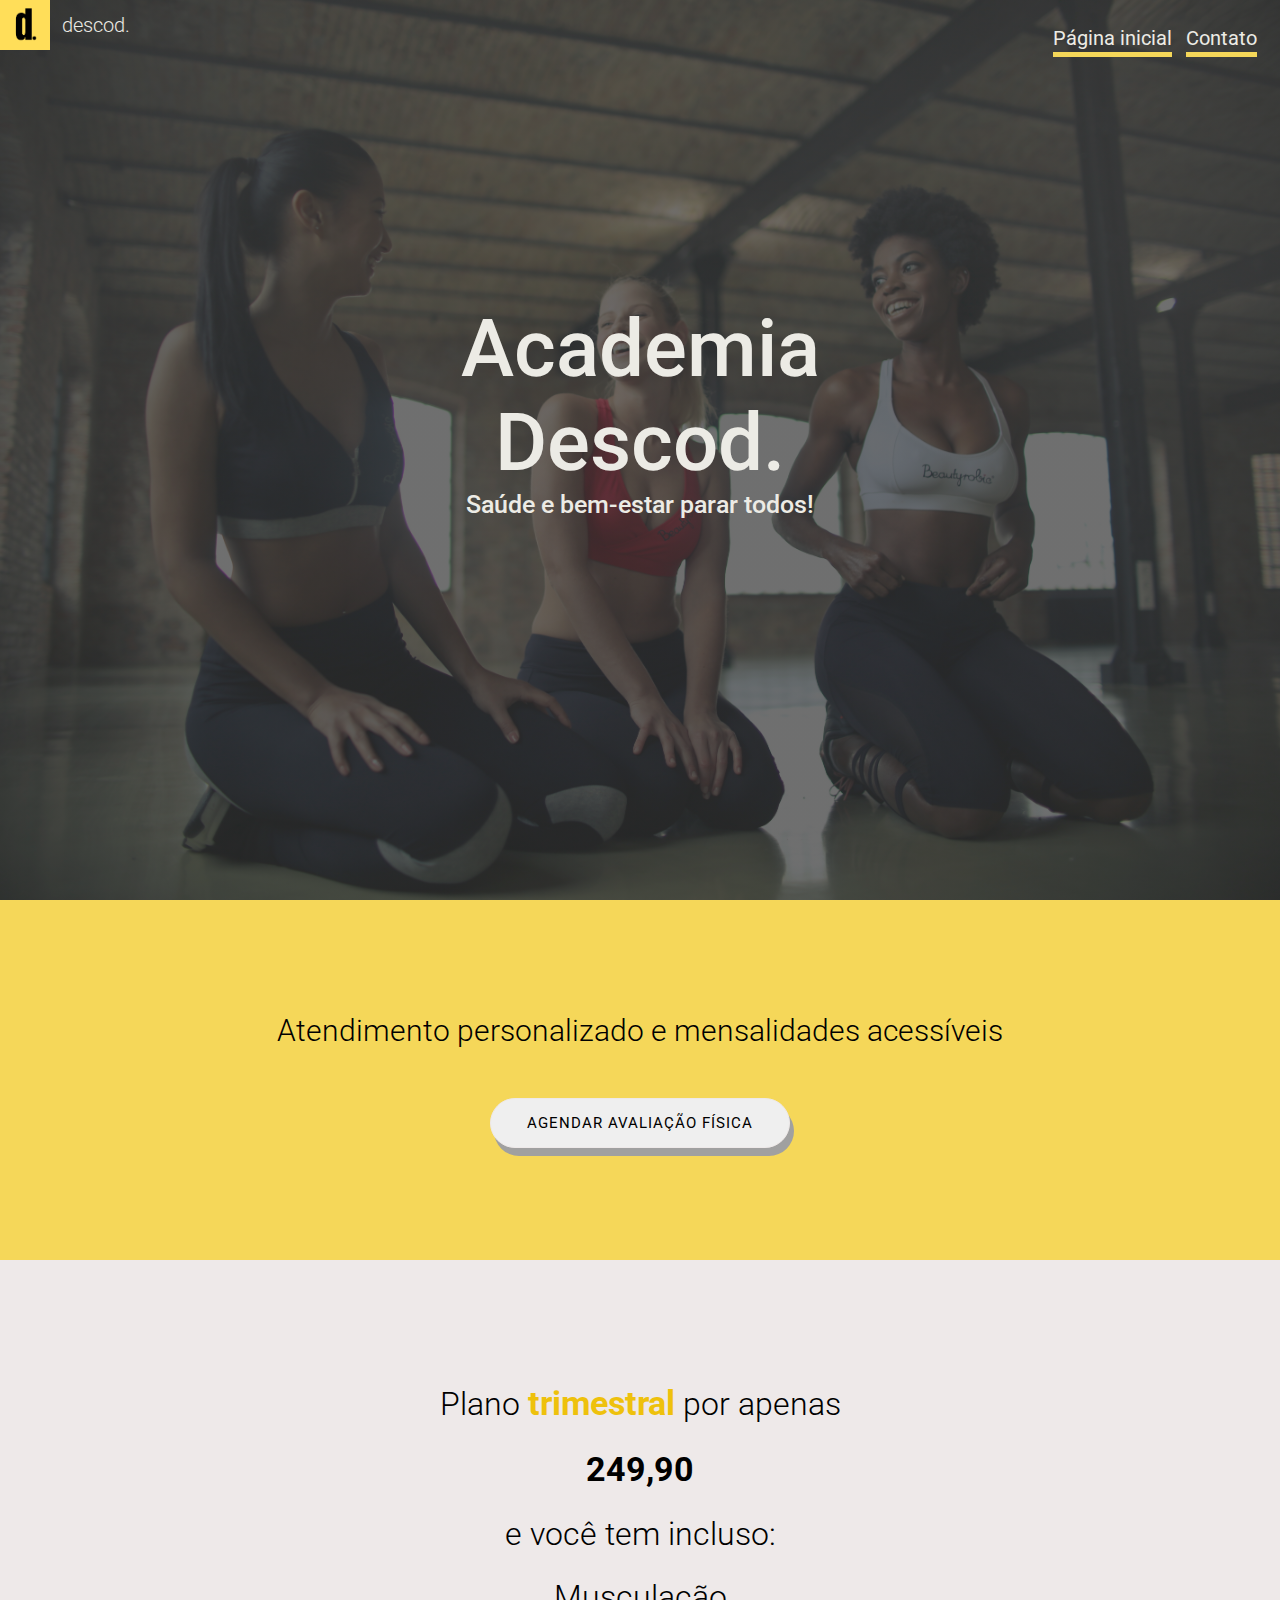
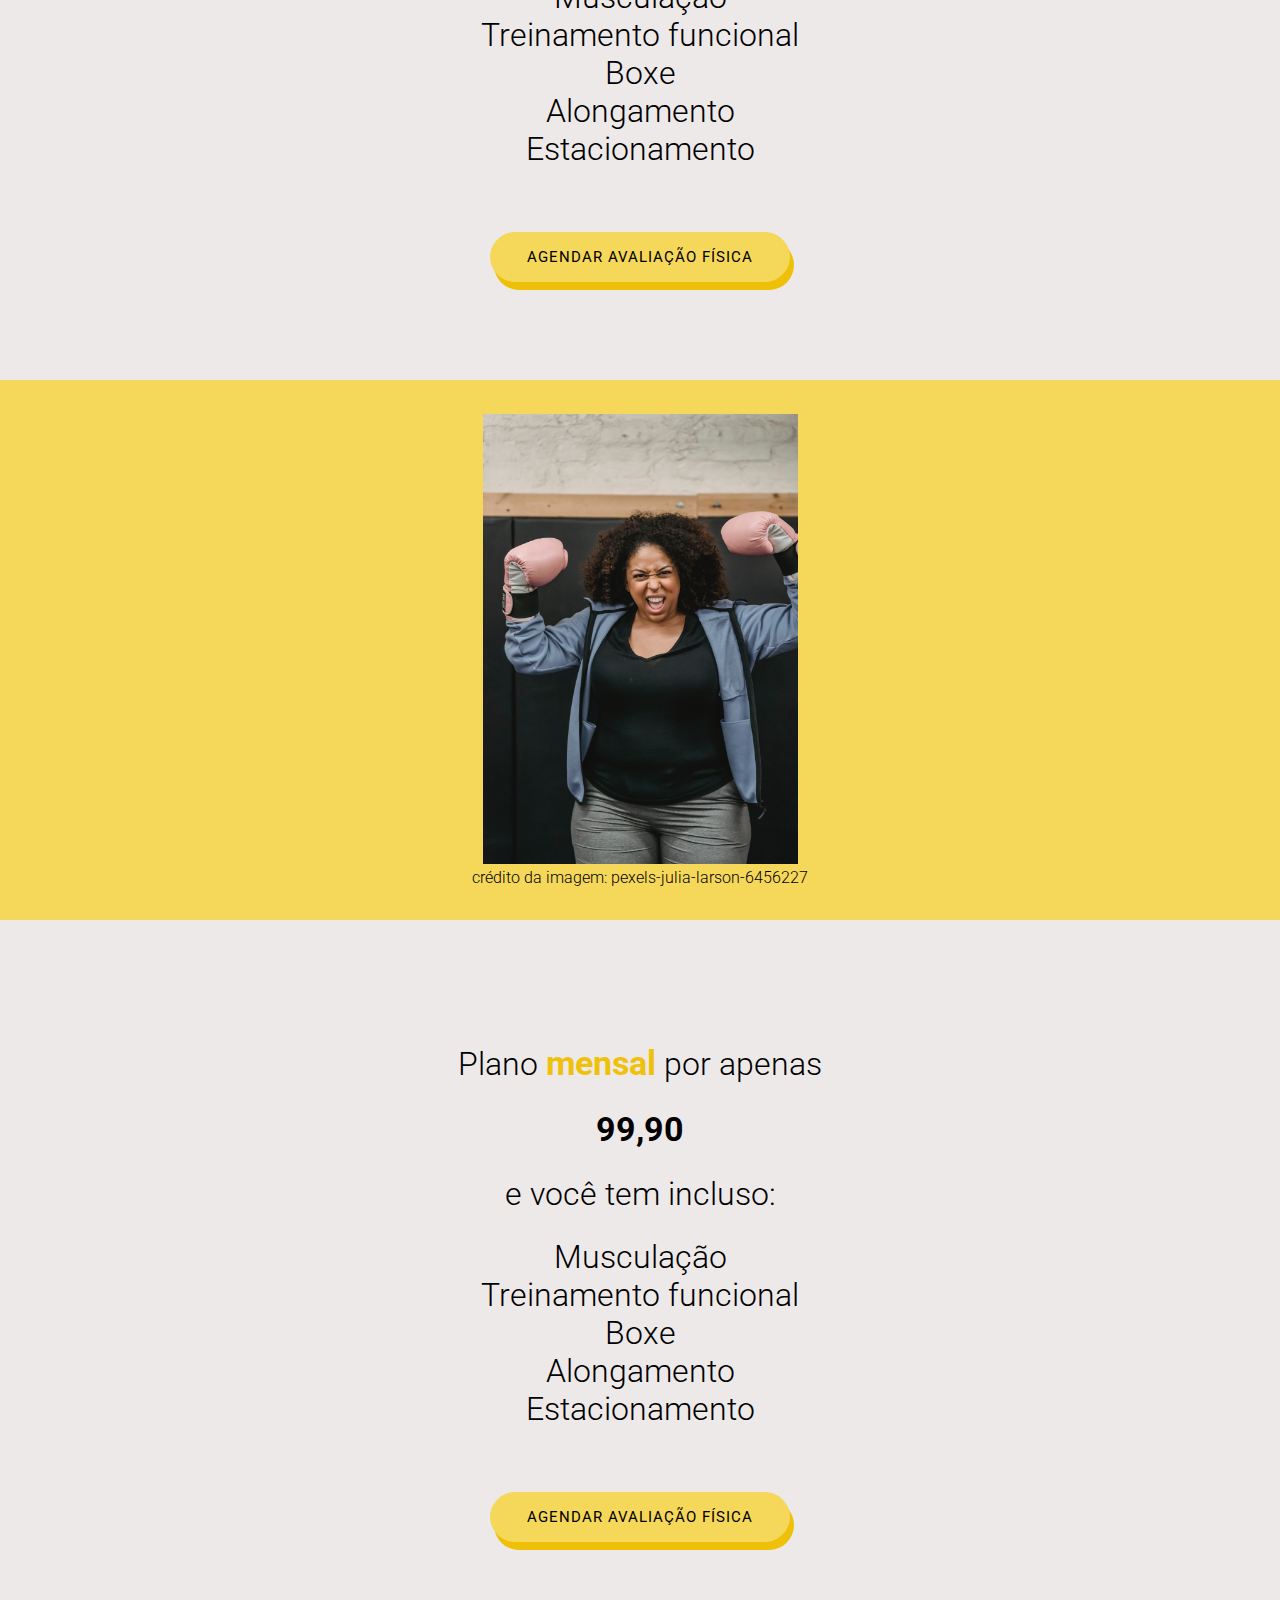
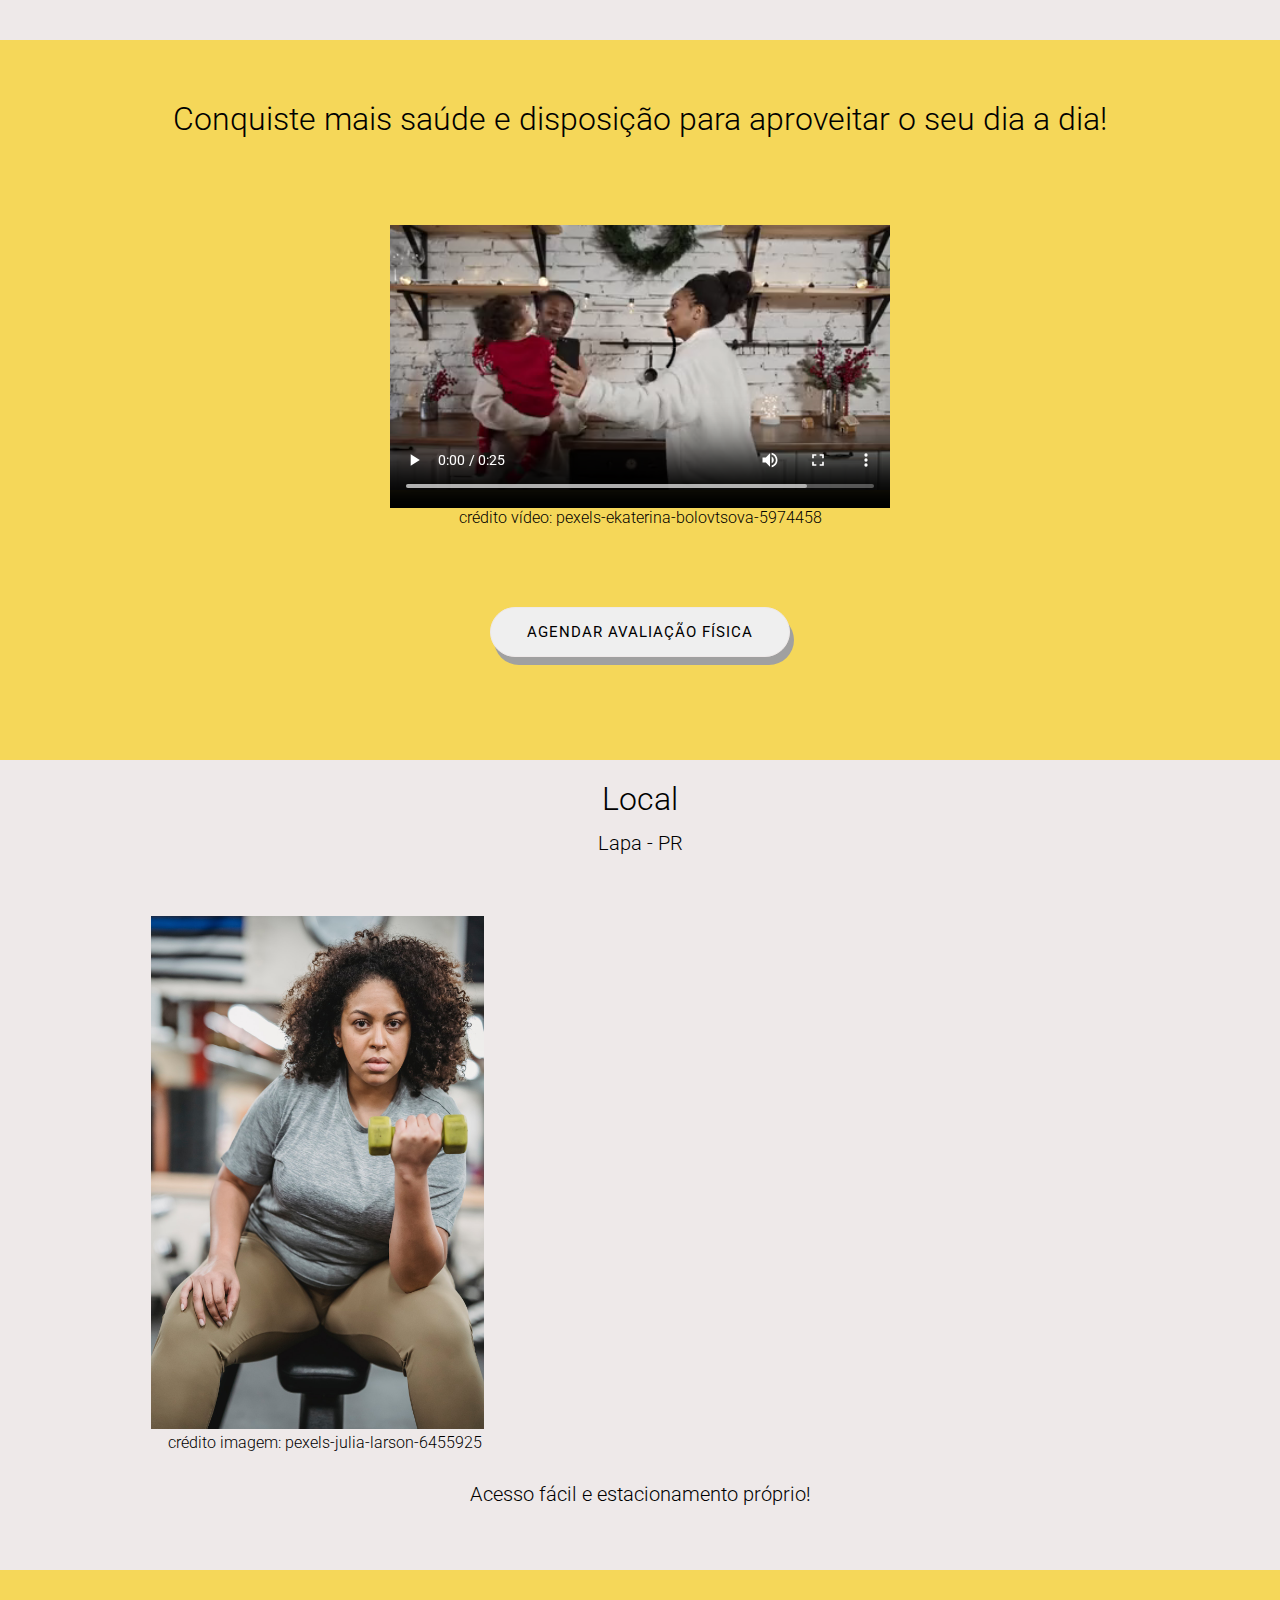
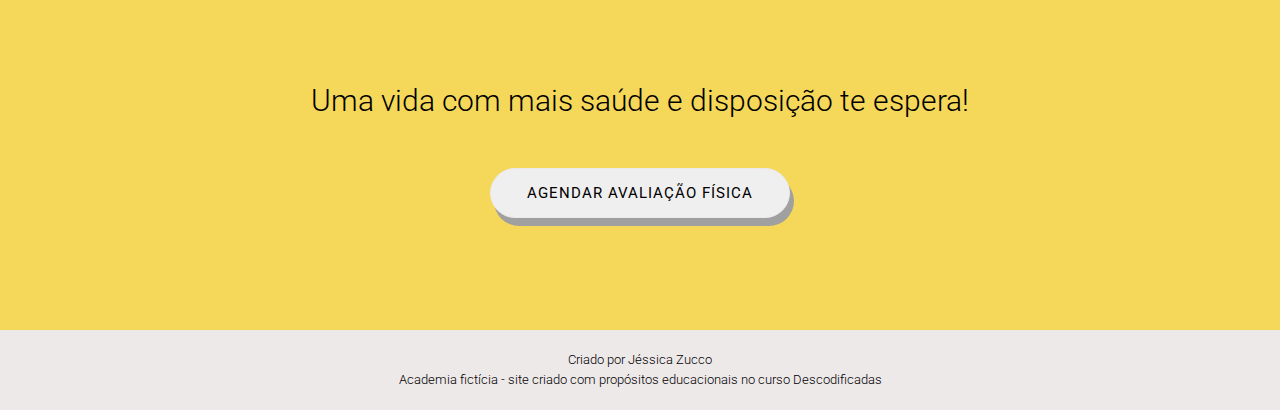
==== commit ba6413a4: "correção ortográfica e bug na imagem de background" ====
--- a/index.html
+++ b/index.html
@@ -65,13 +65,13 @@
         </div>
         <div class="video amarelo">
             <h2>Conquiste mais saúde e disposição para aproveitar o seu dia a dia!</h2>
-            <video class="tam-video" controls autoplay>
+            <video controls autoplay>
             <source src="assets/img/pexels-ekaterina-bolovtsova-5974458.mp4" type="video/mp4">
             </video>
-            <p id="legenda">crédito vídeo: pexels-ekaterina-bolovtsova-5974458</p>
+            <p>crédito vídeo: pexels-ekaterina-bolovtsova-5974458</p>
             <a href="./contato.html"><button class="gap-botao">Agendar avaliação física</button></a>
         </div>
-        <div class="cinza local">
+        <div class="cinza local textCenter">
             <div class="linhaUm">
                 <h2>Local</h2>
                 <p>Lapa - PR</p>
@@ -89,7 +89,7 @@
                 </iframe>
             </div>
             <div class="linhaTres">
-                <p>Acesso fácil e estacionamento prórpio!</p>
+                <p>Acesso fácil e estacionamento próprio!</p>
             </div>
         </div>
         <div class="frase amarelo textCenter">
--- a/assets/css/estilo.css
+++ b/assets/css/estilo.css
@@ -4,6 +4,12 @@
     font-family: 'Roboto', sans-serif;
     padding: 0px;
     box-sizing: border-box;
+}
+.amarelo{
+    background-color: #f5d759;
+}
+.cinza{
+    background-color:#EEE9E9;
 }
 h2{
     font-size: 32px;
@@ -14,28 +20,27 @@
 }
 header {
     height: 100vh;
-    background-color: #f5d759;
     background-image: 
     linear-gradient(rgba(50, 50, 50, 0.7), rgba(50, 50, 50, 0.7)),
-    url("/assets/img/pexels-andrea-piacquadio-866023.jpg");
+    url("./pexels-andrea-piacquadio-866023.jpg");
     background-size: cover;
     background-position: center;
     background-repeat: no-repeat;
     color: rgb(236, 235, 229);
 }
 .logo{
-    width: auto;
     float: left;
     display: flex;
     align-items: center;
 }
+.logo p{
+padding-left: 10%;
+font-weight: 300;
+font-size: 20px;
+}
 .menu{
     float: right;
     padding: 2% 1% 0 0;
-    display: flex;
-    flex-direction: column;
-    flex-wrap: wrap;
-    column-gap: 20px;
 }
 .menu a{
     font-size: 20px;
@@ -48,11 +53,6 @@
 a:hover {
     color: #f5d759;
 }
-.logo p{
-    padding-left: 10%;
-    font-weight: 300;
-    font-size: 20px;
-}
 .content{
     width: 100%;
     height: 80vh;
@@ -64,18 +64,10 @@
 .content h1{
     font-size: 80px;
     font-weight: 500;
-    color: rgb(236, 235, 229);
 }
 .slogan{
     font-size: 25px;
-    font-weight: 1300;
-    color: rgb(236, 235, 229);
-}
-.amarelo{
-    background-color: #f5d759;
-}
-.cinza{
-    background-color:#EEE9E9;
+    font-weight: 500;
 }
 .frase{
     display: flex;
@@ -171,7 +163,6 @@
         "linhaUm"
         "linhaDois"
         "linhaTres";
-    text-align: center;  
     padding: 20px 10px;
     font-weight: 300;
     overflow: auto;
